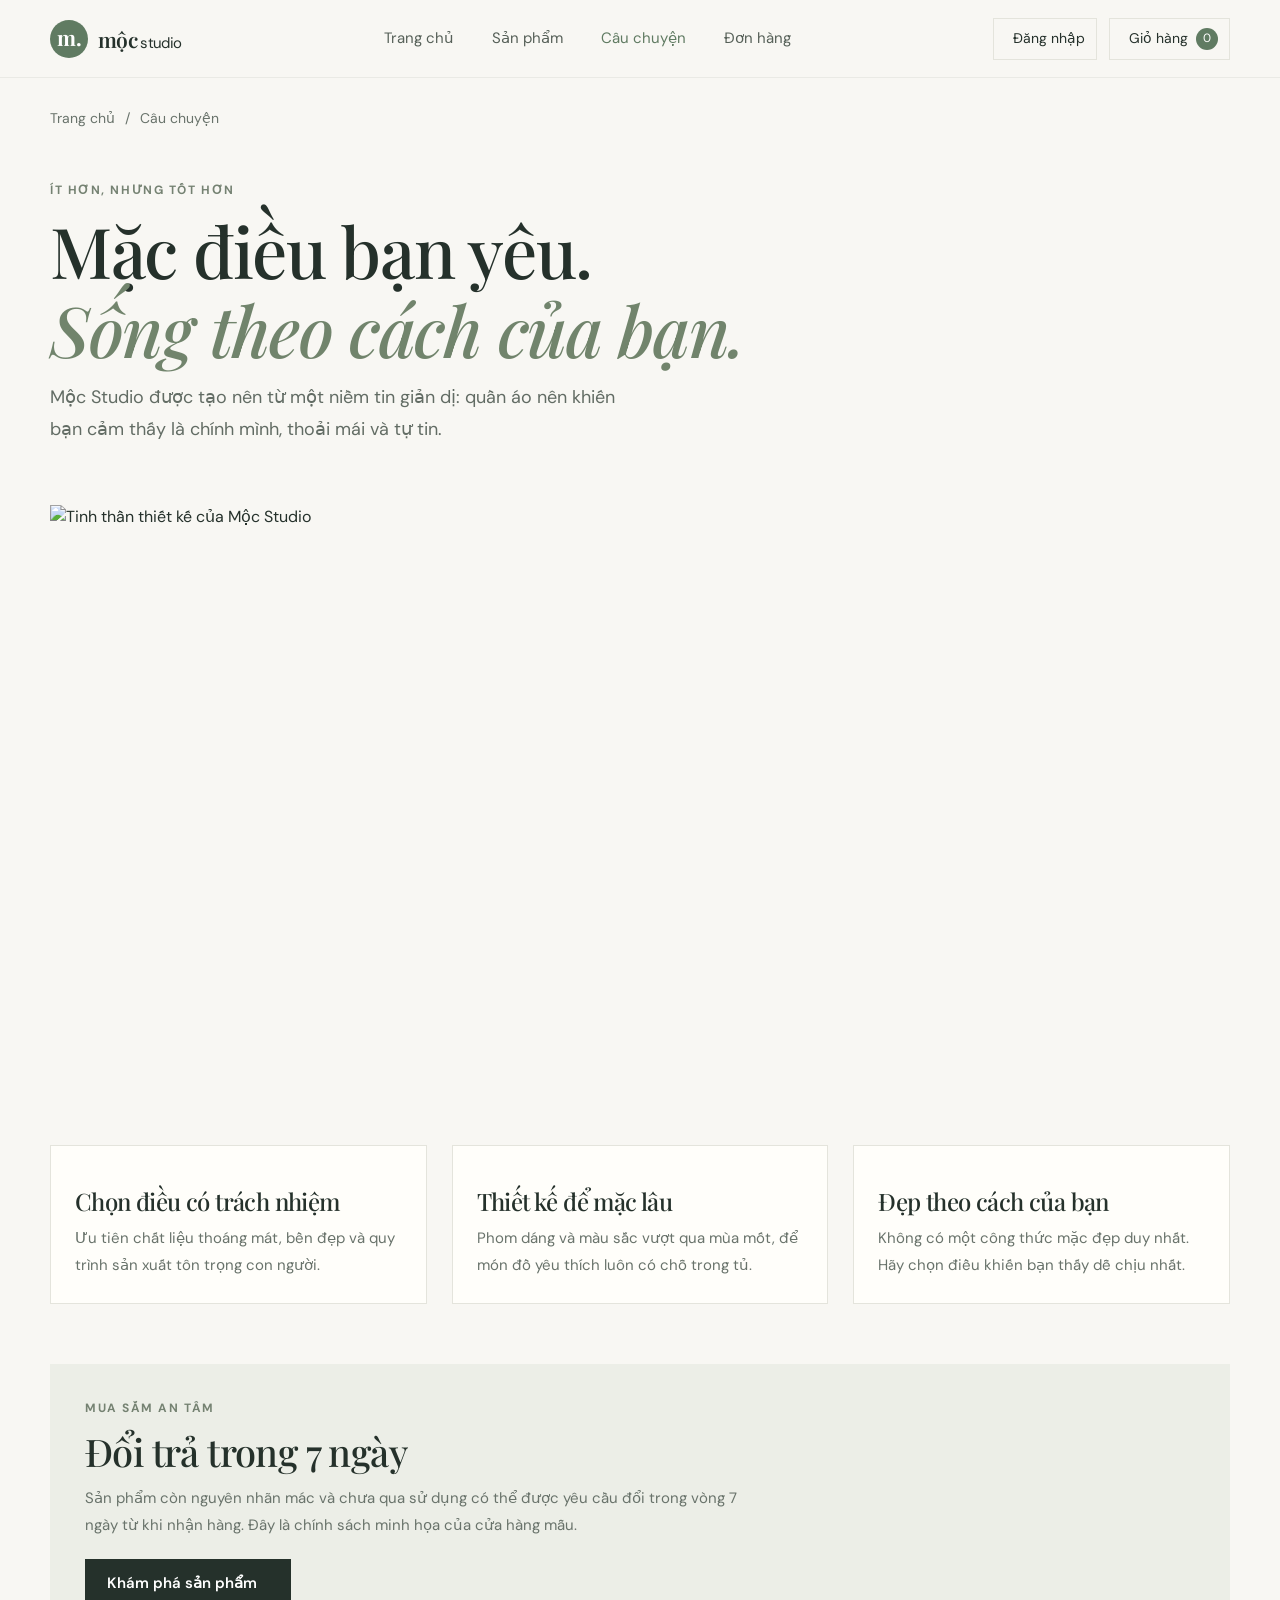
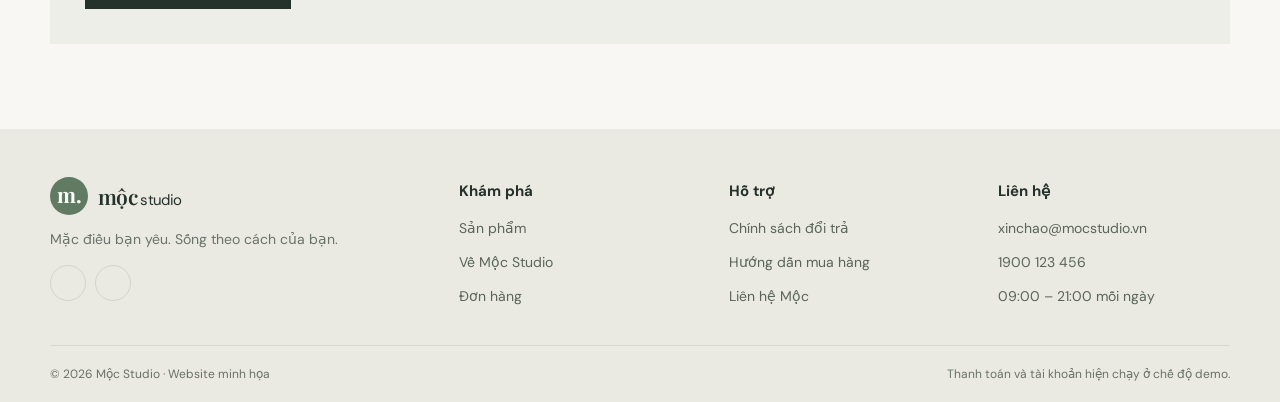
==== about.html @ c6d2988d "Add Mộc Studio storefront" ====
<!doctype html>
<html lang="vi">

<head>
  <meta charset="utf-8">
  <meta name="viewport" content="width=device-width, initial-scale=1">
  <title>Câu chuyện của Mộc — Mộc Studio</title>
  <link rel="preconnect" href="https://fonts.googleapis.com">
  <link
    href="https://fonts.googleapis.com/css2?family=DM+Sans:wght@400;500;600;700&family=Playfair+Display:wght@500;600;700&display=swap"
    rel="stylesheet">
  <link rel="stylesheet" href="styles.css">
  <script src="https://unpkg.com/lucide@latest" defer></script>
  <script src="js/data.js" defer></script>
  <script src="js/auth.js" defer></script>
  <script src="js/ui.js" defer></script>
</head>

<body>
  <div id="site-header"></div>
  <main class="page-wrap page-main">
    <nav class="breadcrumbs"><a href="index.html">Trang chủ</a><span>/</span><span>Câu chuyện</span></nav>
    <section class="about-hero">
      <p class="eyebrow">ÍT HƠN, NHƯNG TỐT HƠN</p>
      <h1>Mặc điều bạn yêu.<br><em>Sống theo cách của bạn.</em></h1>
      <p class="lead">Mộc Studio được tạo nên từ một niềm tin giản dị: quần áo nên khiến bạn cảm thấy là chính mình,
        thoải mái và tự tin.</p>
    </section>
    <section class="about-image"><img
        src="https://images.unsplash.com/photo-1539109136881-3be0616acf4b?auto=format&fit=crop&w=1400&q=85"
        alt="Tinh thần thiết kế của Mộc Studio"></section>
    <section class="values-grid">
      <article><i data-lucide="leaf"></i>
        <h2>Chọn điều có trách nhiệm</h2>
        <p>Ưu tiên chất liệu thoáng mát, bền đẹp và quy trình sản xuất tôn trọng con người.</p>
      </article>
      <article><i data-lucide="heart"></i>
        <h2>Thiết kế để mặc lâu</h2>
        <p>Phom dáng và màu sắc vượt qua mùa mốt, để món đồ yêu thích luôn có chỗ trong tủ.</p>
      </article>
      <article><i data-lucide="sparkles"></i>
        <h2>Đẹp theo cách của bạn</h2>
        <p>Không có một công thức mặc đẹp duy nhất. Hãy chọn điều khiến bạn thấy dễ chịu nhất.</p>
      </article>
    </section>
    <section class="policy-box">
      <p class="eyebrow">MUA SẮM AN TÂM</p>
      <h2>Đổi trả trong 7 ngày</h2>
      <p>Sản phẩm còn nguyên nhãn mác và chưa qua sử dụng có thể được yêu cầu đổi trong vòng 7 ngày từ khi nhận hàng.
        Đây là chính sách minh họa của cửa hàng mẫu.</p><a class="button button-dark" href="products.html">Khám phá sản
        phẩm <i data-lucide="arrow-right"></i></a>
    </section>
  </main>
  <div id="site-footer"></div>
  <div id="toast" class="toast" role="status" aria-live="polite"></div>
</body>

</html>
---- styles.css ----
:root {
  --ink: #25312b;
  --muted: #69736b;
  --paper: #f8f7f3;
  --white: #fff;
  --green: #607b62;
  --line: #e4e4dc;
  --serif: "Playfair Display", Georgia, serif;
  --sans: "DM Sans", Arial, sans-serif;
  --content: 1180px;
}

* {
  box-sizing: border-box;
}

html {
  scroll-behavior: smooth;
  scroll-padding-top: 100px;
}

body {
  margin: 0;
  color: var(--ink);
  background: var(--paper);
  font: 16px/1.55 var(--sans);
  -webkit-font-smoothing: antialiased;
}

button,
input,
select,
textarea {
  font: inherit;
}

button,
a {
  -webkit-tap-highlight-color: transparent;
}

button:focus-visible,
a:focus-visible,
input:focus-visible,
select:focus-visible,
textarea:focus-visible {
  outline: 3px solid #82957a;
  outline-offset: 3px;
}

a {
  color: inherit;
  text-decoration: none;
}

button {
  color: inherit;
}

img {
  max-width: 100%;
}

h1,
h2,
h3,
p {
  margin-top: 0;
}

h1,
h2 {
  line-height: 1.2;
}

h1 {
  margin-bottom: 14px;
  font: 500 clamp(38px, 5.3vw, 64px)/1.12 var(--serif);
  letter-spacing: -1.3px;
}

h2 {
  font: 500 clamp(28px, 3vw, 38px)/1.2 var(--serif);
  letter-spacing: -.6px;
}

h1 em,
h2 em {
  color: #71846c;
  font-weight: 500;
}

.page-wrap {
  width: min(var(--content), 100% - 64px);
  margin-inline: auto;
}

.page-main {
  min-height: 55vh;
  padding-top: 30px;
  padding-bottom: 85px;
}

.announcement {
  padding: 9px 20px;
  background: #667e68;
  color: white;
  text-align: center;
  font-size: 13px;
  letter-spacing: .035em;
}

.site-header {
  position: sticky;
  top: 0;
  z-index: 20;
  height: 78px;
  padding: 0 max(32px, calc((100vw - var(--content))/2));
  display: flex;
  align-items: center;
  justify-content: space-between;
  gap: 25px;
  border-bottom: 1px solid #25312b10;
  background: #f8f7f3f5;
  backdrop-filter: blur(12px);
}

.brand {
  display: inline-flex;
  flex: 0 0 auto;
  align-items: center;
  gap: 10px;
}

.brand-mark {
  width: 38px;
  height: 38px;
  display: grid;
  place-items: center;
  border-radius: 50%;
  background: var(--green);
  color: white;
  font: 700 21px var(--serif);
  padding-bottom: 4px;
}

.brand-name {
  font: 600 21px var(--serif);
  letter-spacing: -.6px;
}

.brand-name span {
  margin-left: 3px;
  font: 400 15px var(--sans);
}

.main-nav {
  display: flex;
  align-items: center;
  gap: clamp(18px, 3vw, 38px);
}

.nav-link {
  padding: 8px 0;
  color: #566058;
  font-size: 15px;
  transition: color .2s;
}

.nav-link:hover,
.nav-link.active {
  color: var(--green);
}

.header-actions {
  display: flex;
  align-items: center;
  gap: 12px;
}

.header-account,
.header-cart,
.mobile-menu-button {
  min-height: 42px;
  display: inline-flex;
  align-items: center;
  justify-content: center;
  gap: 8px;
  padding: 0 11px;
  border: 1px solid var(--line);
  background: transparent;
  cursor: pointer;
  font-size: 14px;
}

.header-account:hover,
.header-cart:hover,
.mobile-menu-button:hover {
  background: white;
}

.header-account svg,
.header-cart svg,
.mobile-menu-button svg {
  width: 18px;
  height: 18px;
}

.cart-count {
  min-width: 22px;
  height: 22px;
  display: inline-grid;
  place-items: center;
  padding: 0 5px;
  border-radius: 20px;
  background: var(--green);
  color: white;
  font-size: 12px;
}

.mobile-menu-button {
  display: none;
}

.site-footer {
  padding: 48px 0 0;
  background: #eae9e2;
}

.footer-main {
  display: grid;
  grid-template-columns: 1.6fr 1fr 1fr 1fr;
  gap: 38px;
  padding-bottom: 38px;
}

.footer-brand p {
  margin: 14px 0;
  color: var(--muted);
  font-size: 14px;
}

.footer-socials {
  display: flex;
  gap: 9px;
}

.footer-socials a {
  width: 36px;
  height: 36px;
  display: grid;
  place-items: center;
  border: 1px solid #d2d4ca;
  border-radius: 50%;
}

.footer-socials svg {
  width: 17px;
}

.footer-column {
  display: grid;
  align-content: start;
  justify-items: start;
  gap: 12px;
  color: #59645b;
  font-size: 14px;
}

.footer-column strong {
  margin: 3px 0;
  color: var(--ink);
  font-size: 15px;
}

.footer-column a:hover {
  color: var(--green);
}

.footer-bottom {
  min-height: 57px;
  display: flex;
  align-items: center;
  justify-content: space-between;
  gap: 15px;
  border-top: 1px solid #d6d7ce;
  color: #697169;
  font-size: 12px;
}

.eyebrow {
  margin-bottom: 12px;
  color: #758272;
  font-size: 12px;
  font-weight: 700;
  letter-spacing: .13em;
}

.lead {
  max-width: 600px;
  color: #626c64;
  font-size: 18px;
  line-height: 1.75;
}

.button {
  min-height: 50px;
  display: inline-flex;
  align-items: center;
  justify-content: center;
  gap: 12px;
  padding: 0 21px;
  border: 1px solid transparent;
  cursor: pointer;
  font-size: 15px;
  font-weight: 600;
  transition: transform .2s, background .2s, border-color .2s;
}

.button:hover {
  transform: translateY(-2px);
}

.button svg {
  width: 18px;
  height: 18px;
}

.button-dark {
  background: var(--ink);
  color: white;
}

.button-dark:hover {
  background: #3e5944;
}

.button-outline {
  border-color: #cdd0c5;
  background: transparent;
  color: var(--ink);
}

.button-outline:hover {
  border-color: var(--green);
  background: white;
}

.full-width {
  width: 100%;
}

.hero {
  min-height: 555px;
  display: grid;
  grid-template-columns: .9fr 1.1fr;
  align-items: center;
  gap: 48px;
  padding-top: 48px;
  padding-bottom: 48px;
}

.hero-copy {
  padding-left: clamp(0px, 4vw, 45px);
}

.hero h1 {
  margin: 18px 0;
  font-size: clamp(59px, 7vw, 88px);
  letter-spacing: -3px;
}

.hero-copy>.lead {
  max-width: 430px;
  margin-bottom: 27px;
  font-size: 17px;
}

.hero-photo {
  height: 480px;
  position: relative;
}

.hero-photo>img {
  width: 100%;
  height: 100%;
  object-fit: cover;
}

.photo-note {
  position: absolute;
  top: 32px;
  right: -15px;
  width: 105px;
  height: 105px;
  display: grid;
  place-content: center;
  border-radius: 50%;
  background: var(--paper);
  font-size: 12px;
  line-height: 1.45;
  transform: rotate(8deg);
}

.hero-proof {
  display: flex;
  align-items: center;
  gap: 8px;
  margin-top: 32px;
  color: var(--muted);
  font-size: 14px;
}

.hero-proof span:first-child {
  color: #b58d49;
  letter-spacing: 2px;
}

.hero-proof strong {
  color: var(--ink);
}

.benefits {
  min-height: 104px;
  display: grid;
  grid-template-columns: repeat(3, 1fr);
  border-top: 1px solid var(--line);
  border-bottom: 1px solid var(--line);
}

.benefits>div {
  display: flex;
  align-items: center;
  justify-content: center;
  gap: 15px;
  border-right: 1px solid var(--line);
}

.benefits>div:last-child {
  border: 0;
}

.benefits svg {
  width: 25px;
  height: 25px;
  color: var(--green);
}

.benefits span {
  display: grid;
  gap: 3px;
}

.benefits strong {
  font-size: 14px;
}

.benefits small {
  color: var(--muted);
  font-size: 13px;
}

.section-space {
  padding-top: 80px;
  padding-bottom: 80px;
}

.section-head {
  display: flex;
  align-items: end;
  justify-content: space-between;
  gap: 20px;
  margin-bottom: 27px;
}

.section-head h2 {
  margin-bottom: 0;
}

.text-link {
  display: inline-flex;
  align-items: center;
  gap: 7px;
  border-bottom: 1px solid #9da795;
  padding-bottom: 4px;
  font-size: 14px;
  font-weight: 600;
  white-space: nowrap;
}

.text-link svg {
  width: 16px;
}

.category-grid {
  display: grid;
  grid-template-columns: repeat(4, minmax(0, 1fr));
  gap: 16px;
}

.category-card {
  height: clamp(220px, 27vw, 330px);
  position: relative;
  overflow: hidden;
  background: #e3e1d8;
}

.category-card::after {
  position: absolute;
  inset: 35% 0 0;
  background: linear-gradient(transparent, #101a1580);
  content: "";
}

.category-card img {
  width: 100%;
  height: 100%;
  object-fit: cover;
  transition: transform .4s;
}

.category-card:hover img {
  transform: scale(1.04);
}

.category-card>span {
  position: absolute;
  z-index: 1;
  right: 18px;
  bottom: 18px;
  left: 18px;
  display: flex;
  justify-content: space-between;
  align-items: center;
  color: white;
  font: 500 27px var(--serif);
}

.category-card svg {
  width: 19px;
}

.muted-section {
  background: #f0efe9;
}

.product-grid {
  display: grid;
  grid-template-columns: repeat(4, minmax(0, 1fr));
  gap: 24px 18px;
}

.product-card {
  min-width: 0;
  animation: rise-in .3s ease both;
}

@keyframes rise-in {
  from {
    opacity: 0;
    transform: translateY(8px);
  }

  to {
    opacity: 1;
    transform: translateY(0);
  }
}

.product-image-wrap {
  position: relative;
  overflow: hidden;
  aspect-ratio: .79;
  background: #e6e4dc;
}

.product-image-wrap>img {
  width: 100%;
  height: 100%;
  display: block;
  object-fit: cover;
  transition: transform .4s;
}

.product-card:hover .product-image-wrap>img {
  transform: scale(1.035);
}

.product-badge {
  position: absolute;
  top: 12px;
  left: 12px;
  padding: 6px 9px;
  background: #f8f7f0ed;
  color: #536a53;
  font-size: 11px;
  font-weight: 600;
}

.wishlist-button {
  position: absolute;
  top: 10px;
  right: 10px;
  width: 39px;
  height: 39px;
  display: grid;
  place-items: center;
  border: 0;
  border-radius: 50%;
  background: #f8f7f0ed;
  cursor: pointer;
}

.wishlist-button svg {
  width: 19px;
}

.wishlist-button.is-liked {
  color: #bf6f65;
}

.wishlist-button.is-liked svg {
  fill: #bf6f65;
}

.quick-add {
  position: absolute;
  right: 10px;
  bottom: 10px;
  left: 10px;
  min-height: 43px;
  display: flex;
  align-items: center;
  justify-content: center;
  gap: 8px;
  border: 0;
  background: #fffef4ed;
  cursor: pointer;
  font-size: 14px;
  font-weight: 600;
  transition: background .2s;
}

.quick-add:hover {
  background: white;
}

.quick-add svg {
  width: 18px;
}

.product-info {
  padding: 12px 2px 0;
}

.product-name {
  margin-bottom: 7px;
  font-size: 15px;
  font-weight: 500;
  line-height: 1.4;
}

.product-meta {
  display: flex;
  flex-wrap: wrap;
  align-items: center;
  justify-content: space-between;
  gap: 7px;
}

.product-price {
  font-size: 15px;
  font-weight: 700;
}

.product-old-price {
  margin-left: 7px;
  color: #7f857e;
  font-size: 13px;
  text-decoration: line-through;
  font-weight: 400;
}

.product-rating {
  display: inline-flex;
  align-items: center;
  gap: 4px;
  color: #687168;
  font-size: 13px;
}

.product-rating svg {
  width: 15px;
  height: 15px;
  fill: #b58d49;
  color: #b58d49;
}

.hero-proof,
.hero-photo,
.story-strip>img {
  animation: appear .5s ease both;
}

@keyframes appear {
  from {
    opacity: 0;
  }

  to {
    opacity: 1;
  }
}

.story-strip {
  display: grid;
  grid-template-columns: 1fr 1fr;
  align-items: center;
  gap: clamp(35px, 8vw, 100px);
  padding-top: 85px;
  padding-bottom: 85px;
}

.story-strip>img {
  width: 100%;
  height: 430px;
  object-fit: cover;
}

.story-strip h2 {
  margin-bottom: 18px;
  font-size: clamp(33px, 4vw, 48px);
}

.story-strip p:not(.eyebrow) {
  max-width: 480px;
  margin-bottom: 23px;
  color: var(--muted);
  font-size: 16px;
  line-height: 1.8;
}

.breadcrumbs {
  display: flex;
  align-items: center;
  gap: 10px;
  margin: 0 0 29px;
  color: var(--muted);
  font-size: 14px;
}

.breadcrumbs a:hover {
  color: var(--green);
}

.page-title-row {
  margin-bottom: 32px;
}

.page-title-row h1 {
  margin-bottom: 9px;
}

.page-title-row .lead {
  margin-bottom: 0;
}

.catalog-tools {
  display: flex;
  align-items: center;
  justify-content: space-between;
  gap: 20px;
  padding: 16px 0;
  border-top: 1px solid var(--line);
  border-bottom: 1px solid var(--line);
}

.search-field {
  width: min(520px, 65%);
  min-height: 49px;
  display: flex;
  align-items: center;
  gap: 10px;
  padding: 0 13px;
  border: 1px solid #dfe0d8;
  background: white;
}

.search-field>svg {
  width: 20px;
  color: #778076;
}

.search-field input {
  width: 100%;
  height: 46px;
  border: 0;
  outline: 0;
  background: transparent;
  font-size: 15px;
}

.search-field button {
  border: 0;
  background: transparent;
  cursor: pointer;
}

.search-field button svg {
  width: 19px;
}

.sort-control {
  display: flex;
  align-items: center;
  gap: 8px;
  color: #5f695f;
  font-size: 14px;
  white-space: nowrap;
}

.sort-control select {
  min-height: 42px;
  padding: 0 8px;
  border: 1px solid var(--line);
  background: var(--paper);
  color: var(--ink);
}

.catalog-layout {
  display: grid;
  grid-template-columns: 220px 1fr;
  gap: 34px;
  padding-top: 25px;
}

.filters {
  align-self: start;
  padding: 18px;
  border: 1px solid var(--line);
  background: #fffefa;
}

.filters h2 {
  margin: 0 0 19px;
  font: 500 23px var(--serif);
}

.filter-title {
  margin: 18px 0 9px;
  font-size: 15px;
  font-weight: 700;
}

.category-filters {
  display: grid;
  gap: 3px;
}

.category-filter {
  min-height: 39px;
  display: flex;
  justify-content: space-between;
  align-items: center;
  padding: 0 8px;
  border: 0;
  background: transparent;
  text-align: left;
  cursor: pointer;
  font-size: 14px;
}

.category-filter.active {
  background: #edf0e9;
  color: #425e45;
  font-weight: 700;
}

.price-filter {
  display: grid;
  gap: 6px;
  margin: 10px 0;
  color: var(--muted);
  font-size: 13px;
}

.price-filter input {
  width: 100%;
  min-height: 40px;
  padding: 0 9px;
  border: 1px solid var(--line);
  background: white;
}

.filter-reset {
  width: 100%;
  min-height: 42px;
  margin-top: 15px;
  font-size: 14px;
}

.catalog-results {
  min-width: 0;
}

.results-summary {
  min-height: 35px;
  display: flex;
  justify-content: space-between;
  gap: 12px;
  color: var(--muted);
  font-size: 14px;
}

.results-summary #search-hint {
  text-align: right;
}

.catalog-results .product-grid {
  grid-template-columns: repeat(3, minmax(0, 1fr));
  gap: 24px 16px;
}

.empty-state {
  padding: 70px 20px;
  text-align: center;
}

.empty-state>svg {
  width: 40px;
  height: 40px;
  color: #71846c;
}

.empty-state h2 {
  margin: 15px 0 9px;
  font-size: 27px;
}

.empty-state p {
  color: var(--muted);
  font-size: 15px;
}

.empty-state .button {
  margin-top: 10px;
}

.account-page {
  min-height: 70vh;
  display: grid;
  place-items: center;
  padding-top: 55px;
  padding-bottom: 70px;
}

.account-card {
  width: min(520px, 100%);
  padding: clamp(24px, 6vw, 45px);
  border: 1px solid var(--line);
  background: #fffefa;
  box-shadow: 0 14px 45px #252b200a;
}

.account-card h1 {
  font-size: clamp(34px, 5vw, 46px);
}

.account-intro {
  margin-bottom: 23px;
  color: var(--muted);
  font-size: 16px;
}

.auth-tabs {
  display: grid;
  grid-template-columns: 1fr 1fr;
  border-bottom: 1px solid var(--line);
}

.auth-tab {
  padding: 12px;
  border: 0;
  border-bottom: 2px solid transparent;
  background: transparent;
  color: var(--muted);
  cursor: pointer;
  font-size: 15px;
}

.auth-tab.active {
  border-bottom-color: var(--green);
  color: var(--ink);
  font-weight: 700;
}

.account-form {
  display: grid;
  gap: 15px;
  padding-top: 19px;
}

.account-form label,
.checkout-fields label {
  display: grid;
  gap: 7px;
  font-size: 14px;
  font-weight: 600;
}

.account-form input,
.checkout-fields input,
.checkout-fields textarea {
  width: 100%;
  min-height: 48px;
  padding: 10px 12px;
  border: 1px solid #dfe0d8;
  outline: 0;
  background: white;
  font-size: 15px;
}

.account-form input:focus,
.checkout-fields input:focus,
.checkout-fields textarea:focus {
  border-color: var(--green);
}

.account-form>.button {
  width: 100%;
  margin-top: 3px;
}

.form-message {
  min-height: 22px;
  margin: 0;
  color: #a73f36;
  font-size: 14px;
}

.form-message.success {
  color: #466c48;
}

.field-hint {
  color: var(--muted);
  font-size: 12px;
  font-weight: 400;
}

.demo-notice {
  display: flex;
  align-items: flex-start;
  gap: 9px;
  margin: 20px 0 0;
  padding: 12px;
  background: #eff1eb;
  color: #596b56;
  font-size: 13px;
  line-height: 1.6;
}

.demo-notice svg {
  width: 17px;
  height: 17px;
  flex: 0 0 auto;
}

.profile-links {
  display: grid;
  gap: 12px;
}

.profile-links .button {
  width: 100%;
}

.cart-layout {
  display: grid;
  grid-template-columns: 1fr 340px;
  align-items: start;
  gap: 35px;
  margin-top: 25px;
}

.cart-line {
  display: grid;
  grid-template-columns: 110px 1fr auto;
  gap: 18px;
  padding: 18px 0;
  border-bottom: 1px solid var(--line);
}

.cart-line>img {
  width: 110px;
  height: 130px;
  object-fit: cover;
  background: #e7e5de;
}

.cart-line-info {
  display: flex;
  flex-direction: column;
  align-items: flex-start;
  gap: 9px;
}

.cart-line-info strong {
  font-size: 16px;
}

.cart-line-info>span {
  color: var(--muted);
  font-size: 14px;
}

.quantity-control {
  display: flex;
  align-items: center;
  border: 1px solid var(--line);
}

.quantity-control button {
  width: 39px;
  height: 38px;
  border: 0;
  background: transparent;
  cursor: pointer;
  font-size: 20px;
}

.quantity-control span {
  min-width: 31px;
  text-align: center;
}

.remove-item {
  align-self: start;
  padding: 7px;
  border: 0;
  background: transparent;
  color: #69736b;
  cursor: pointer;
}

.remove-item svg {
  width: 19px;
  height: 19px;
}

.cart-line-total {
  align-self: start;
  white-space: nowrap;
  font-size: 15px;
  font-weight: 700;
}

.order-summary {
  position: sticky;
  top: 100px;
  padding: 22px;
  border: 1px solid var(--line);
  background: #fffefa;
}

.order-summary h2 {
  margin: 0 0 19px;
  font-size: 25px;
}

.summary-row {
  display: flex;
  justify-content: space-between;
  gap: 15px;
  padding: 10px 0;
  color: #58635a;
  font-size: 15px;
}

.summary-row strong {
  color: var(--ink);
}

.summary-total {
  margin-top: 4px;
  padding-top: 16px;
  border-top: 1px solid var(--line);
  color: var(--ink);
  font-weight: 700;
}

.summary-total strong {
  font-size: 18px;
}

.shipping-progress {
  margin: 10px 0 15px;
  padding: 11px;
  background: #eef0e9;
  color: #53694f;
  font-size: 13px;
  line-height: 1.5;
}

.continue-link {
  display: block;
  margin-top: 16px;
  text-align: center;
  color: #576759;
  font-size: 14px;
}

.secure-note {
  display: flex;
  align-items: center;
  justify-content: center;
  gap: 7px;
  margin: 17px 0 0;
  color: var(--muted);
  text-align: center;
  font-size: 12px;
}

.secure-note svg {
  width: 17px;
}

.cart-empty {
  display: grid;
  justify-items: center;
  gap: 13px;
  padding: 65px 15px;
  border: 1px dashed #cfd2c8;
  text-align: center;
}

.cart-empty svg {
  width: 42px;
  height: 42px;
  color: var(--green);
}

.cart-empty h2 {
  margin: 0;
  font-size: 27px;
}

.cart-empty p {
  margin: 0;
  color: var(--muted);
  font-size: 15px;
}

.checkout-layout {
  display: grid;
  grid-template-columns: 1fr 370px;
  align-items: start;
  gap: 35px;
  margin-top: 25px;
}

.checkout-fields {
  padding: 24px;
  border: 1px solid var(--line);
  background: #fffefa;
}

.checkout-fields h2 {
  margin: 0 0 19px;
  font-size: 26px;
}

.form-grid {
  display: grid;
  grid-template-columns: 1fr 1fr;
  gap: 15px;
}

.wide-field {
  grid-column: 1 / -1;
}

.checkout-fields textarea {
  min-height: 90px;
  resize: vertical;
}

.payment-heading {
  margin-top: 29px !important;
}

.payment-option {
  display: flex !important;
  grid-template-columns: auto 1fr auto;
  align-items: center;
  gap: 13px !important;
  min-height: 75px;
  margin: 10px 0;
  padding: 13px;
  border: 1px solid var(--line);
  background: white;
  cursor: pointer;
}

.payment-option:has(input:checked) {
  border-color: var(--green);
  background: #f5f7f1;
}

.payment-option input {
  width: 18px;
  min-height: 18px;
  accent-color: var(--green);
}

.payment-option span {
  display: grid;
  gap: 4px;
}

.payment-option strong {
  font-size: 14px;
}

.payment-option small {
  color: var(--muted);
  font-size: 13px;
  font-weight: 400;
}

.payment-option>svg {
  width: 21px;
  color: var(--green);
}

.payment-demo-note {
  margin: 12px 0;
  padding: 13px;
  background: #f4edda;
  color: #705923;
  font-size: 14px;
}

.checkout-items {
  display: grid;
  gap: 11px;
  margin-bottom: 12px;
}

.checkout-item {
  display: flex;
  justify-content: space-between;
  gap: 10px;
  color: #58635a;
  font-size: 14px;
}

.checkout-item strong {
  color: var(--ink);
  white-space: nowrap;
}

.orders-list {
  display: grid;
  gap: 16px;
  margin-top: 28px;
}

.order-card {
  padding: 22px;
  border: 1px solid var(--line);
  background: #fffefa;
}

.order-card-head {
  display: flex;
  justify-content: space-between;
  gap: 15px;
  padding-bottom: 14px;
  border-bottom: 1px solid var(--line);
}

.order-card-head strong {
  font-size: 16px;
}

.order-card-head span,
.order-meta {
  color: var(--muted);
  font-size: 14px;
}

.mock-payment {
  display: flex;
  align-items: center;
  gap: 18px;
  margin: 15px 0;
  padding: 15px;
  border: 1px dashed #c9cec1;
  background: #f4f5ef;
}

.mock-qr {
  width: 112px;
  height: 112px;
  flex: 0 0 112px;
  display: grid;
  place-items: center;
  background: white;
  color: #68736a;
  text-align: center;
  font-size: 12px;
}

.mock-qr img,
.mock-qr canvas {
  display: block;
  max-width: 100%;
}

.mock-payment strong {
  font-size: 14px;
}

.mock-payment p {
  margin: 6px 0 9px;
  color: #626c64;
  font-size: 13px;
  line-height: 1.5;
}

.copy-order-button {
  min-height: 36px;
  padding: 0 10px;
  border: 1px solid #cdd0c5;
  background: transparent;
  cursor: pointer;
  font-size: 13px;
}

.copy-order-button:hover {
  background: white;
}

.order-status {
  align-self: flex-start;
  padding: 6px 10px;
  background: #eef0e9;
  color: #53694f;
  font-size: 13px;
}

.order-products {
  display: grid;
  gap: 10px;
  padding: 15px 0;
}

.order-product {
  display: flex;
  align-items: center;
  justify-content: space-between;
  gap: 15px;
  font-size: 14px;
}

.order-product span:last-child {
  white-space: nowrap;
  font-weight: 600;
}

.order-bottom {
  display: flex;
  align-items: center;
  justify-content: space-between;
  gap: 15px;
  padding-top: 13px;
  border-top: 1px solid var(--line);
}

.order-bottom strong {
  font-size: 16px;
}

.order-bottom button {
  min-height: 39px;
  font-size: 13px;
}

.empty-state-card {
  padding: 50px 20px;
  border: 1px dashed #cfd2c8;
  text-align: center;
}

.empty-state-card p {
  color: var(--muted);
  font-size: 15px;
}

.about-hero {
  max-width: 850px;
  padding: 22px 0 42px;
}

.about-hero h1 {
  font-size: clamp(42px, 6vw, 70px);
}

.about-image {
  height: clamp(270px, 48vw, 580px);
  overflow: hidden;
}

.about-image img {
  width: 100%;
  height: 100%;
  object-fit: cover;
}

.values-grid {
  display: grid;
  grid-template-columns: repeat(3, 1fr);
  gap: 25px;
  padding: 60px 0;
}

.values-grid article {
  padding: 24px;
  border: 1px solid var(--line);
  background: #fffefa;
}

.values-grid svg {
  width: 27px;
  height: 27px;
  color: var(--green);
}

.values-grid h2 {
  margin: 17px 0 9px;
  font-size: 24px;
}

.values-grid p,
.policy-box>p:not(.eyebrow) {
  margin: 0;
  color: var(--muted);
  font-size: 15px;
  line-height: 1.8;
}

.policy-box {
  padding: 35px;
  background: #eceee7;
}

.policy-box h2 {
  margin-bottom: 10px;
}

.policy-box>p:not(.eyebrow) {
  max-width: 680px;
  margin-bottom: 20px;
}

.toast {
  position: fixed;
  z-index: 60;
  right: 24px;
  bottom: 24px;
  max-width: min(460px, calc(100% - 36px));
  padding: 15px 19px;
  background: var(--ink);
  color: white;
  box-shadow: 0 8px 25px #0002;
  font-size: 14px;
  opacity: 0;
  transform: translateY(15px);
  pointer-events: none;
  transition: .25s;
}

.toast.is-visible {
  opacity: 1;
  transform: translateY(0);
}

.toast-error {
  background: #833f36;
}

.page-loader {
  position: fixed;
  z-index: 100;
  inset: 0;
  display: flex;
  flex-direction: column;
  align-items: center;
  justify-content: center;
  gap: 15px;
  background: var(--paper);
  color: #788176;
  font-size: 11px;
  letter-spacing: .12em;
  transition: opacity .35s, visibility .35s;
}

.page-loader.is-hidden {
  opacity: 0;
  visibility: hidden;
}

.loader-track {
  width: 120px;
  height: 3px;
  overflow: hidden;
  background: #dfe1d8;
}

.loader-track i {
  width: 35%;
  height: 100%;
  display: block;
  background: var(--green);
  animation: loader-progress 1s ease-in-out infinite;
}

@keyframes loader-progress {
  from {
    transform: translateX(-110%);
  }

  to {
    transform: translateX(310%);
  }
}

.page-loader {
  position: fixed;
  z-index: 100;
  inset: 0;
  display: grid;
  place-items: center;
  background: var(--paper);
  transition: opacity .35s, visibility .35s;
}

.page-loader.is-hidden {
  opacity: 0;
  visibility: hidden;
}

[hidden] {
  display: none !important;
}

body.no-scroll {
  overflow: hidden;
}

@media (max-width: 1000px) {
  .site-header {
    padding-inline: 25px;
    gap: 15px;
  }

  .main-nav {
    gap: 18px;
  }

  .nav-link {
    font-size: 14px;
  }

  .header-account>span {
    display: none;
  }

  .catalog-results .product-grid {
    grid-template-columns: repeat(2, minmax(0, 1fr));
  }

  .checkout-layout {
    grid-template-columns: minmax(0, 1fr) 320px;
    gap: 20px;
  }
}

@media (max-width: 720px) {
  body {
    font-size: 16px;
  }

  .page-wrap {
    width: min(100% - 36px, var(--content));
  }

  .announcement {
    padding: 8px 12px;
    font-size: 12px;
  }

  .site-header {
    height: 68px;
    padding: 0 18px;
  }

  .brand {
    gap: 7px;
  }

  .brand-mark {
    width: 34px;
    height: 34px;
    font-size: 19px;
  }

  .brand-name {
    font-size: 19px;
  }

  .brand-name span {
    font-size: 13px;
  }

  .mobile-menu-button {
    width: 40px;
    height: 40px;
    display: inline-flex;
    padding: 0;
  }

  .main-nav {
    position: absolute;
    top: 67px;
    right: 0;
    left: 0;
    display: none;
    align-items: stretch;
    gap: 0;
    padding: 9px 18px 15px;
    border-bottom: 1px solid var(--line);
    background: var(--paper);
    box-shadow: 0 12px 22px #202b2012;
  }

  .main-nav.is-open {
    display: flex;
    flex-direction: column;
  }

  .nav-link {
    padding: 13px 4px;
    border-bottom: 1px solid var(--line);
    font-size: 16px;
  }

  .header-actions {
    gap: 7px;
  }

  .header-account,
  .header-cart {
    width: 41px;
    min-height: 41px;
    padding: 0;
  }

  .header-account>span,
  .header-cart>span:not(.cart-count) {
    display: none;
  }

  .page-main {
    padding-top: 23px;
    padding-bottom: 60px;
  }

  .hero {
    min-height: 0;
    grid-template-columns: 1fr;
    gap: 25px;
    padding-top: 40px;
    padding-bottom: 35px;
  }

  .hero-copy {
    padding: 0;
  }

  .hero h1 {
    margin: 14px 0;
    font-size: clamp(58px, 15vw, 78px);
  }

  .hero-copy>.lead {
    font-size: 16px;
  }

  .hero-photo {
    height: 95vw;
    max-height: 490px;
  }

  .benefits {
    grid-template-columns: 1fr;
    padding: 8px 0;
  }

  .benefits>div {
    min-height: 70px;
    justify-content: flex-start;
    padding-left: 10%;
    border-right: 0;
    border-bottom: 1px solid var(--line);
  }

  .benefits>div:last-child {
    border-bottom: 0;
  }

  .section-space {
    padding-top: 55px;
    padding-bottom: 55px;
  }

  .section-head {
    align-items: flex-start;
  }

  .section-head h2 {
    font-size: 29px;
  }

  .section-head>.text-link {
    margin-top: 23px;
    font-size: 13px;
  }

  .category-grid {
    grid-template-columns: repeat(2, minmax(0, 1fr));
    gap: 11px;
  }

  .category-card {
    height: 58vw;
    max-height: 300px;
  }

  .category-card>span {
    right: 12px;
    bottom: 13px;
    left: 12px;
    font-size: 23px;
  }

  .product-grid {
    grid-template-columns: repeat(2, minmax(0, 1fr));
    gap: 22px 12px;
  }

  .product-name,
  .product-price {
    font-size: 14px;
  }

  .product-old-price,
  .product-rating {
    font-size: 12px;
  }

  .product-badge {
    top: 8px;
    left: 8px;
    padding: 5px 7px;
    font-size: 10px;
  }

  .wishlist-button {
    top: 7px;
    right: 7px;
    width: 35px;
    height: 35px;
  }

  .quick-add {
    right: 7px;
    bottom: 7px;
    left: 7px;
    min-height: 39px;
    font-size: 12px;
  }

  .story-strip {
    grid-template-columns: 1fr;
    gap: 25px;
    padding-top: 54px;
    padding-bottom: 54px;
  }

  .story-strip>img {
    height: 85vw;
    max-height: 430px;
  }

  .story-strip h2 {
    font-size: 34px;
  }

  .story-strip p:not(.eyebrow) {
    font-size: 15px;
  }

  .breadcrumbs {
    margin-bottom: 22px;
    font-size: 13px;
  }

  .page-title-row .lead,
  .lead {
    font-size: 16px;
  }

  .catalog-tools {
    align-items: stretch;
    flex-direction: column;
    gap: 11px;
  }

  .search-field {
    width: 100%;
  }

  .sort-control {
    justify-content: space-between;
  }

  .sort-control select {
    flex: 1;
  }

  .catalog-layout {
    grid-template-columns: 1fr;
    gap: 17px;
  }

  .filters {
    padding: 15px;
  }

  .filters h2 {
    margin-bottom: 7px;
    font-size: 21px;
  }

  .category-filters {
    grid-template-columns: repeat(3, 1fr);
  }

  .category-filter {
    justify-content: center;
    padding: 0 5px;
    font-size: 13px;
  }

  .price-filter {
    display: inline-grid;
    width: calc(50% - 7px);
    margin-right: 8px;
  }

  .catalog-results .product-grid {
    grid-template-columns: repeat(2, minmax(0, 1fr));
    gap: 22px 12px;
  }

  .results-summary {
    font-size: 13px;
  }

  .account-page {
    min-height: 68vh;
    padding-top: 32px;
    padding-bottom: 45px;
  }

  .account-card {
    padding: 25px 21px;
  }

  .account-intro {
    font-size: 15px;
  }

  .cart-layout,
  .checkout-layout {
    grid-template-columns: 1fr;
    gap: 22px;
  }

  .order-summary {
    position: static;
  }

  .cart-line {
    grid-template-columns: 82px 1fr auto;
    gap: 11px;
  }

  .cart-line>img {
    width: 82px;
    height: 105px;
  }

  .cart-line-info strong {
    font-size: 14px;
  }

  .cart-line-info>span {
    font-size: 13px;
  }

  .quantity-control button {
    width: 33px;
    height: 34px;
  }

  .cart-line-total {
    grid-column: 2 / -1;
    justify-self: end;
    font-size: 14px;
  }

  .checkout-fields {
    padding: 19px 15px;
  }

  .form-grid {
    grid-template-columns: 1fr;
  }

  .wide-field {
    grid-column: auto;
  }

  .checkout-fields h2 {
    font-size: 24px;
  }

  .order-card {
    padding: 16px;
  }

  .mock-payment {
    align-items: flex-start;
    flex-direction: column;
  }

  .order-card-head {
    flex-wrap: wrap;
  }

  .order-bottom {
    align-items: flex-start;
    flex-direction: column;
  }

  .values-grid {
    grid-template-columns: 1fr;
    gap: 12px;
    padding: 38px 0;
  }

  .policy-box {
    padding: 24px 18px;
  }

  .footer-main {
    grid-template-columns: 1fr 1fr;
    gap: 27px 18px;
  }

  .footer-brand {
    grid-column: 1 / -1;
  }

  .footer-column {
    font-size: 13px;
  }

  .footer-bottom {
    align-items: flex-start;
    justify-content: center;
    flex-direction: column;
    gap: 6px;
    padding: 13px 0;
    font-size: 11px;
  }

  .toast {
    right: 18px;
    bottom: 18px;
    font-size: 13px;
  }
}

@media (prefers-reduced-motion: reduce) {

  *,
  *::before,
  *::after {
    scroll-behavior: auto !important;
    animation-duration: .01ms !important;
    animation-iteration-count: 1 !important;
    transition-duration: .01ms !important;
  }
}

/* Admin dashboard */
.admin-main { width: min(1320px,100% - 64px); }
.admin-heading { display: flex; align-items: center; justify-content: space-between; gap: 24px; margin: 15px 0 25px; }
.admin-heading .lead { margin: 0; font-size: 16px; }
.admin-heading .lead strong { color: var(--ink); }
.admin-warning { display: flex; align-items: flex-start; gap: 12px; margin: 20px 0; padding: 15px 18px; border: 1px solid #e6d7ac; background: #f8f2df; color: #705923; font-size: 14px; line-height: 1.6; }
.admin-warning svg { width: 21px; height: 21px; flex: 0 0 auto; }
.admin-stats { display: grid; grid-template-columns: repeat(4,minmax(0,1fr)); gap: 15px; margin: 25px 0 32px; }
.admin-stats article { min-height: 110px; position: relative; display: grid; align-content: center; gap: 7px; padding: 17px 19px; border: 1px solid var(--line); background: #fffefa; }
.admin-stats article > span { color: var(--muted); font-size: 14px; }
.admin-stats article > strong { font: 600 25px var(--serif); }
.admin-stats article > svg { position: absolute; top: 17px; right: 17px; width: 21px; color: var(--green); }
.admin-tabs { display: flex; gap: 8px; border-bottom: 1px solid var(--line); }
.admin-tab { min-height: 49px; display: inline-flex; align-items: center; gap: 9px; padding: 0 17px; border: 0; border-bottom: 3px solid transparent; background: transparent; color: var(--muted); cursor: pointer; font-size: 15px; }
.admin-tab.active { border-bottom-color: var(--green); color: var(--ink); font-weight: 700; }
.admin-tab svg { width: 18px; height: 18px; }
.admin-panel { padding-top: 23px; }
.admin-section-head { display: flex; align-items: center; justify-content: space-between; gap: 18px; margin-bottom: 19px; }
.admin-section-head h2 { margin: 0 0 4px; font-size: 27px; }
.admin-section-head p { margin: 0; color: var(--muted); font-size: 14px; }
.admin-section-head .button { min-height: 44px; font-size: 14px; }
.admin-search { width: min(440px,100%); min-height: 45px; display: flex; align-items: center; gap: 10px; margin: 18px 0; padding: 0 12px; border: 1px solid var(--line); background: white; }
.admin-search svg { width: 19px; color: var(--muted); }
.admin-search input { width: 100%; min-height: 42px; border: 0; outline: 0; background: transparent; font-size: 14px; }
.admin-table-wrap { overflow-x: auto; border: 1px solid var(--line); background: #fffefa; }
.admin-table { width: 100%; border-collapse: collapse; text-align: left; }
.admin-table th, .admin-table td { padding: 13px 12px; border-bottom: 1px solid var(--line); font-size: 14px; white-space: nowrap; }
.admin-table th { background: #f0f0e9; color: #556156; font-size: 13px; font-weight: 700; }
.admin-table tbody tr:last-child td { border-bottom: 0; }
.admin-product-cell { min-width: 230px; display: flex; align-items: center; gap: 11px; white-space: normal; }
.admin-product-cell img { width: 52px; height: 58px; flex: 0 0 auto; object-fit: cover; background: #eeede6; }
.admin-product-cell > span { display: grid; gap: 3px; }
.admin-product-cell strong { font-size: 14px; line-height: 1.4; }
.admin-product-cell small { color: var(--muted); font-size: 12px; }
.stock-pill, .visibility-pill { display: inline-block; padding: 5px 9px; border-radius: 20px; background: #edf1e9; color: #49634b; font-size: 12px; }
.stock-pill.low-stock { background: #fbefdf; color: #8a5d21; }
.visibility-pill.is-hidden { background: #f0eeee; color: #696969; }
.admin-row-actions { display: flex; gap: 7px; }
.table-action { min-height: 35px; display: inline-flex; align-items: center; gap: 5px; padding: 0 8px; border: 1px solid var(--line); background: white; cursor: pointer; font-size: 12px; }
.table-action svg { width: 15px; height: 15px; }
.table-action:hover { border-color: var(--green); }
.danger-action { color: #90453c; }
.admin-empty { padding: 28px; color: var(--muted); text-align: center; font-size: 15px; }
.admin-order-filter { display: flex; align-items: center; gap: 9px; color: var(--muted); font-size: 14px; }
.admin-order-filter select, .admin-order-controls select, .admin-order-controls input { min-height: 42px; padding: 0 10px; border: 1px solid var(--line); background: white; font-size: 14px; }
.admin-orders { display: grid; gap: 15px; }
.admin-order-card { padding: 19px; border: 1px solid var(--line); background: #fffefa; }
.admin-order-top { display: flex; align-items: flex-start; justify-content: space-between; gap: 15px; padding-bottom: 12px; border-bottom: 1px solid var(--line); color: var(--muted); font-size: 13px; }
.admin-order-top > div { display: grid; gap: 4px; }
.admin-order-top strong { color: var(--ink); font-size: 16px; }
.admin-order-detail { display: grid; grid-template-columns: 1fr 1fr; gap: 20px; padding: 14px 0; }
.admin-order-detail p { margin: 0 0 5px; color: #59645b; font-size: 14px; overflow-wrap: anywhere; }
.admin-order-detail .admin-detail-label { margin-bottom: 9px; color: var(--ink); font-weight: 700; }
.admin-order-detail ul { display: grid; gap: 7px; margin: 0; padding: 0; list-style: none; }
.admin-order-detail li { display: flex; justify-content: space-between; gap: 10px; color: #59645b; font-size: 14px; }
.admin-order-detail li strong { color: var(--ink); white-space: nowrap; }
.admin-order-total { display: flex; justify-content: space-between; gap: 10px; margin-top: 11px !important; padding-top: 9px; border-top: 1px solid var(--line); }
.admin-order-total strong { color: var(--ink); }
.admin-order-controls { display: grid; grid-template-columns: 1fr 1fr 1fr auto; align-items: end; gap: 11px; padding-top: 14px; border-top: 1px solid var(--line); }
.admin-order-controls label { display: grid; gap: 6px; color: var(--muted); font-size: 13px; }
.admin-order-controls select, .admin-order-controls input { width: 100%; min-width: 0; }
.save-order-button { min-height: 42px; white-space: nowrap; font-size: 13px; }
.admin-storage-note { display: flex; align-items: flex-start; gap: 8px; margin: 25px 0 0; color: var(--muted); font-size: 13px; line-height: 1.6; }
.admin-storage-note svg { width: 17px; height: 17px; flex: 0 0 auto; }
.admin-dialog { width: min(600px,calc(100% - 28px)); max-height: min(90vh,850px); padding: 0; border: 1px solid var(--line); background: var(--paper); color: var(--ink); }
.admin-dialog::backdrop { background: #17201999; backdrop-filter: blur(2px); }
.admin-product-form { display: grid; gap: 14px; padding: clamp(20px,5vw,32px); overflow-y: auto; }
.dialog-heading { display: flex; align-items: center; justify-content: space-between; gap: 15px; margin-bottom: 3px; }
.dialog-heading h2 { margin: 0; font-size: 28px; }
.dialog-heading .eyebrow { margin-bottom: 6px; }
.dialog-heading .icon-button { width: 40px; height: 40px; border: 1px solid var(--line); background: white; cursor: pointer; }
.admin-product-form > label, .admin-form-grid > label { display: grid; gap: 6px; font-size: 14px; font-weight: 600; }
.admin-product-form input:not([type="checkbox"]), .admin-product-form select { width: 100%; min-height: 44px; padding: 8px 10px; border: 1px solid #dfe0d8; outline: 0; background: white; font-size: 14px; }
.admin-product-form input:focus, .admin-product-form select:focus { border-color: var(--green); }
.admin-form-grid { display: grid; grid-template-columns: 1fr 1fr; gap: 13px; }
.admin-checkbox { display: flex; align-items: center; gap: 9px; font-size: 14px; }
.admin-checkbox input { width: 18px; height: 18px; accent-color: var(--green); }
.dialog-actions { display: flex; justify-content: flex-end; gap: 10px; padding-top: 5px; }
.dialog-actions .button { min-height: 44px; font-size: 14px; }
.sold-out-badge { top: auto; right: 12px; bottom: 60px; left: 12px; text-align: center; background: #25312be8; color: white; }
.quick-add:disabled { opacity: .75; cursor: not-allowed; }

@media (max-width: 720px) {
  .admin-main { width: min(100% - 36px,1320px); }
  .admin-heading { align-items: flex-start; flex-direction: column; gap: 15px; }
  .admin-heading .button { min-height: 43px; }
  .admin-stats { grid-template-columns: 1fr 1fr; gap: 10px; }
  .admin-stats article { min-height: 95px; padding: 13px; }
  .admin-stats article > span { max-width: 130px; font-size: 13px; }
  .admin-stats article > strong { font-size: 22px; }
  .admin-stats article > svg { top: 12px; right: 12px; width: 18px; }
  .admin-section-head { align-items: flex-start; flex-direction: column; }
  .admin-section-head .button { min-height: 42px; }
  .admin-order-filter { width: 100%; justify-content: space-between; }
  .admin-order-filter select { flex: 1; }
  .admin-table { min-width: 780px; }
  .admin-order-card { padding: 14px; }
  .admin-order-detail { grid-template-columns: 1fr; gap: 13px; }
  .admin-order-controls { grid-template-columns: 1fr 1fr; }
  .save-order-button { width: 100%; }
  .admin-form-grid { grid-template-columns: 1fr; }
}
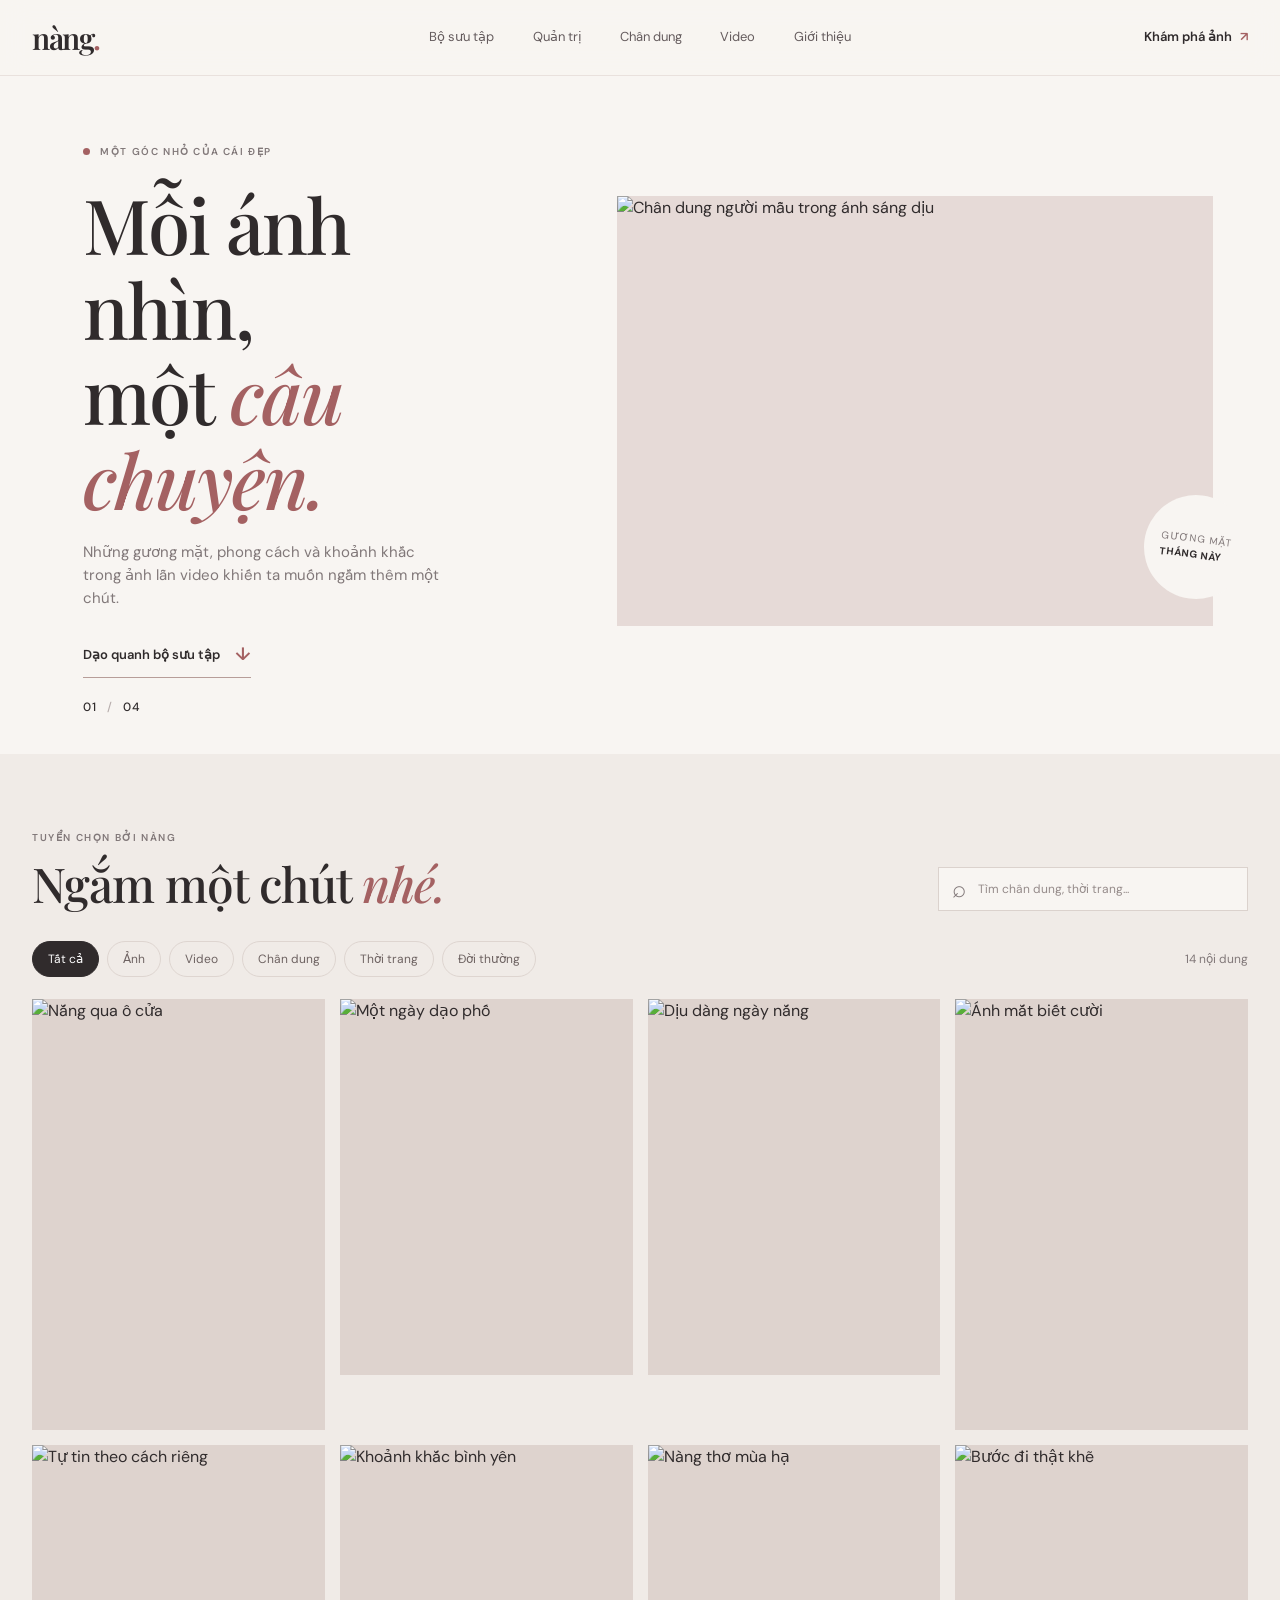
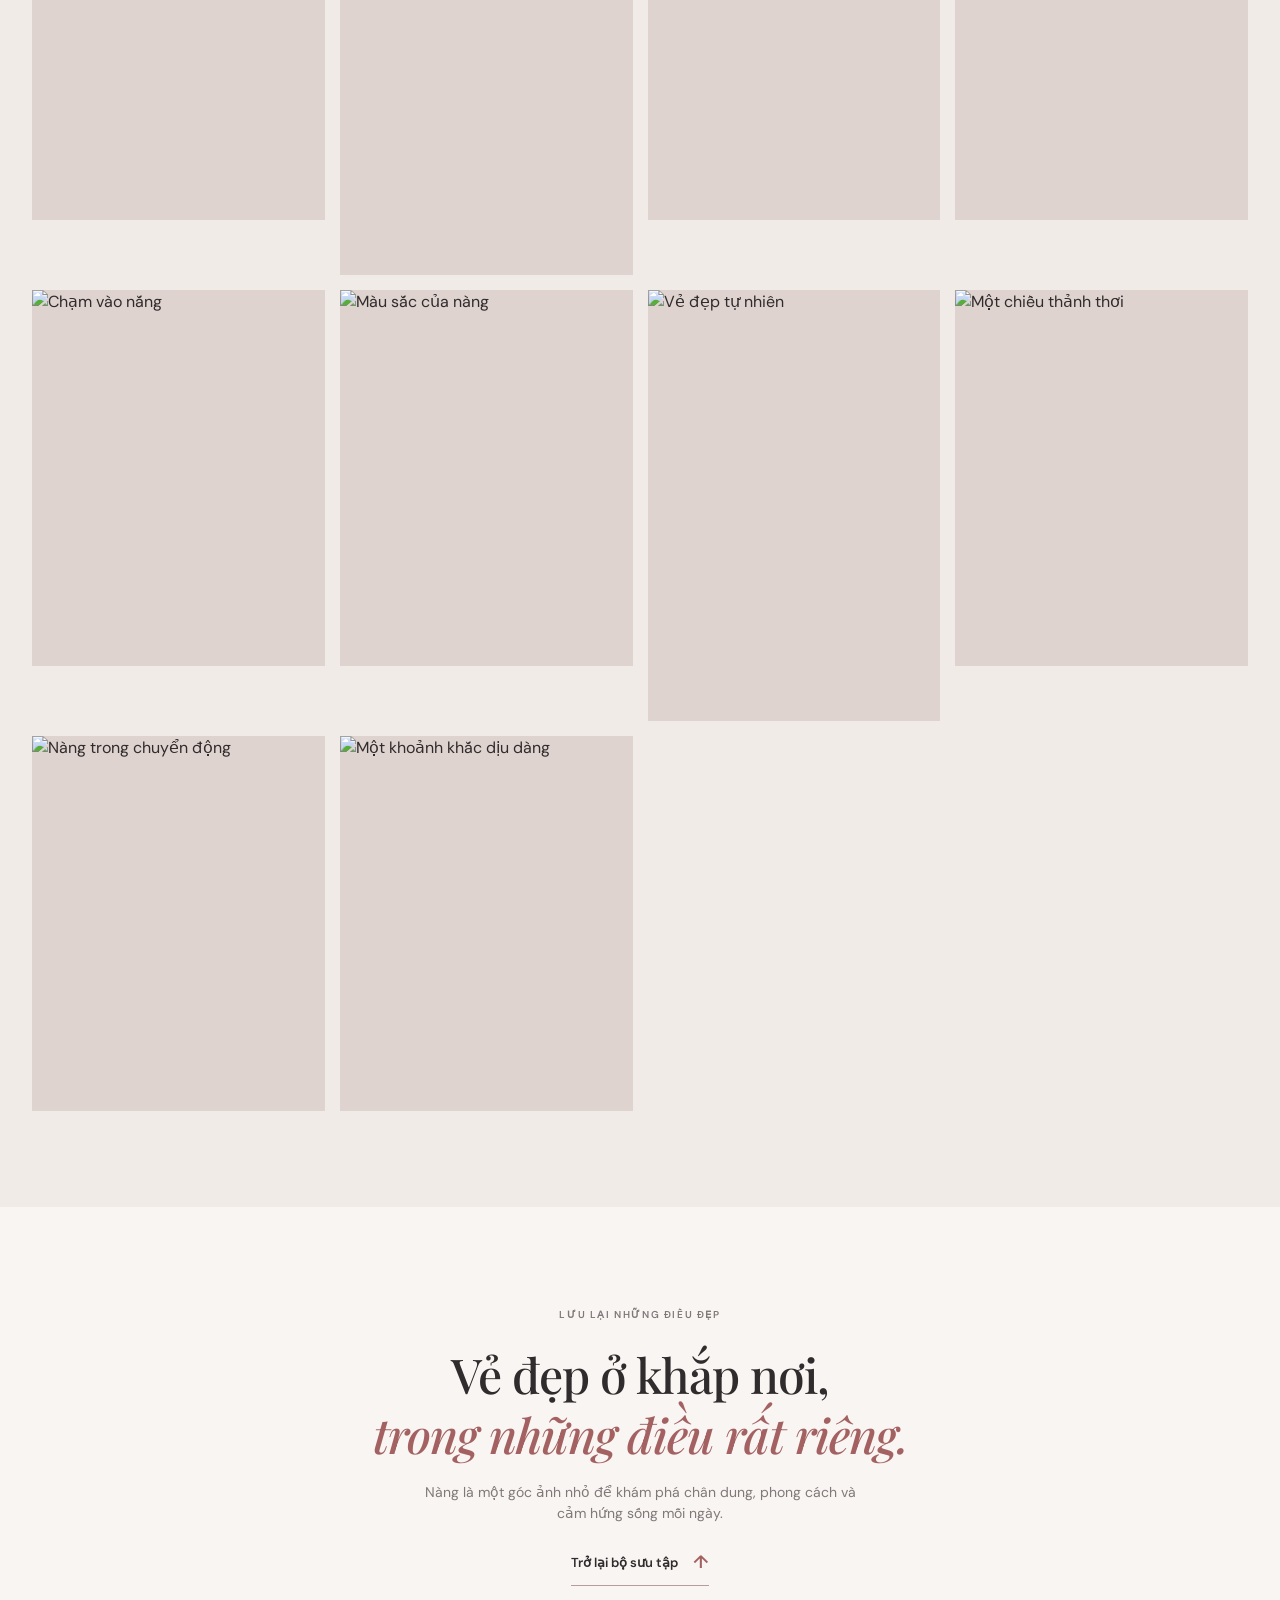
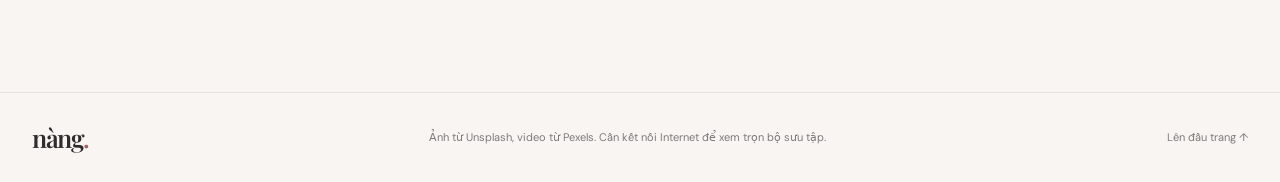
==== commit a0db35cf: "feat: add gallery admin and viewer functionality with media management - Implemented a new gallery a" ====
--- a/about.html
+++ b/about.html
@@ -4,6 +4,7 @@
 <head>
   <meta charset="utf-8">
   <meta name="viewport" content="width=device-width, initial-scale=1">
+  <meta http-equiv="refresh" content="0;url=index.html">
   <title>Câu chuyện của Mộc — Mộc Studio</title>
   <link rel="preconnect" href="https://fonts.googleapis.com">
   <link
--- a/styles.css
+++ b/styles.css
@@ -2105,6 +2105,958 @@
   }
 }
 
+/* Photo gallery */
+.gallery-page {
+  --gallery-ink: #302b2c;
+  --gallery-muted: #817879;
+  --gallery-paper: #f8f5f2;
+  --gallery-accent: #a46162;
+  --gallery-line: #e9e1dd;
+  background: var(--gallery-paper);
+  color: var(--gallery-ink);
+}
+
+.gallery-page a {
+  text-decoration: none;
+}
+
+.gallery-header {
+  position: sticky;
+  z-index: 20;
+  top: 0;
+  min-height: 76px;
+  display: grid;
+  grid-template-columns: 1fr 2fr 1fr;
+  align-items: center;
+  gap: 24px;
+  padding: 0 max(32px, calc((100vw - 1240px) / 2));
+  border-bottom: 1px solid var(--gallery-line);
+  background: #f8f5f2ed;
+  backdrop-filter: blur(14px);
+}
+
+.gallery-brand {
+  width: fit-content;
+  color: var(--gallery-ink);
+  font: 600 30px/1 var(--serif);
+  letter-spacing: -1.5px;
+}
+
+.gallery-brand span {
+  color: var(--gallery-accent);
+}
+
+.gallery-nav {
+  display: flex;
+  justify-content: center;
+  gap: clamp(18px, 3vw, 42px);
+}
+
+.gallery-nav a,
+.gallery-header-link {
+  color: #655c5d;
+  font-size: 13px;
+  transition: color .2s;
+}
+
+.gallery-nav a:hover,
+.gallery-header-link:hover,
+.gallery-footer a:hover {
+  color: var(--gallery-accent);
+}
+
+.gallery-header-link {
+  justify-self: end;
+  color: var(--gallery-ink);
+  font-weight: 600;
+}
+
+.gallery-header-link span {
+  padding-left: 5px;
+  color: var(--gallery-accent);
+}
+
+.gallery-hero {
+  position: relative;
+  width: min(1240px, 100% - 64px);
+  min-height: 570px;
+  display: grid;
+  grid-template-columns: .88fr 1.12fr;
+  align-items: center;
+  gap: clamp(36px, 7vw, 100px);
+  margin: 0 auto;
+  padding: 68px 0 76px;
+}
+
+.gallery-hero-copy {
+  padding-left: clamp(0px, 4vw, 54px);
+}
+
+.gallery-eyebrow {
+  display: flex;
+  align-items: center;
+  gap: 10px;
+  margin-bottom: 21px;
+  color: var(--gallery-muted);
+  font-size: 10px;
+  font-weight: 600;
+  letter-spacing: .16em;
+}
+
+.gallery-eyebrow>span {
+  width: 7px;
+  height: 7px;
+  border-radius: 50%;
+  background: var(--gallery-accent);
+}
+
+.gallery-hero h1,
+.gallery-section h2,
+.gallery-about h2 {
+  margin-bottom: 20px;
+  color: var(--gallery-ink);
+  font: 500 clamp(46px, 6vw, 76px)/1.12 var(--serif);
+  letter-spacing: -2px;
+}
+
+.gallery-hero h1 em,
+.gallery-section h2 em,
+.gallery-about h2 em {
+  color: var(--gallery-accent);
+  font-weight: 500;
+}
+
+.gallery-intro {
+  max-width: 360px;
+  margin-bottom: 30px;
+  color: var(--gallery-muted);
+  font-size: 15px;
+}
+
+.gallery-hero-link,
+.gallery-about>a {
+  display: inline-flex;
+  align-items: center;
+  gap: 15px;
+  padding-bottom: 8px;
+  border-bottom: 1px solid #b79d99;
+  color: var(--gallery-ink);
+  font-size: 13px;
+  font-weight: 600;
+}
+
+.gallery-hero-link span,
+.gallery-about>a span {
+  color: var(--gallery-accent);
+  font-size: 18px;
+}
+
+.gallery-hero-image {
+  position: relative;
+  height: 430px;
+  margin-right: 35px;
+  background: #e6dad7;
+}
+
+.gallery-hero-image img {
+  width: 100%;
+  height: 100%;
+  display: block;
+  object-fit: cover;
+  object-position: center 37%;
+}
+
+.gallery-image-note {
+  position: absolute;
+  right: -35px;
+  bottom: 27px;
+  display: grid;
+  width: 104px;
+  height: 104px;
+  place-content: center;
+  border-radius: 50%;
+  background: #f8f5f2;
+  color: var(--gallery-muted);
+  font-size: 10px;
+  line-height: 1.6;
+  letter-spacing: .07em;
+  transform: rotate(7deg);
+}
+
+.gallery-image-note strong {
+  color: var(--gallery-ink);
+}
+
+.gallery-hero-index {
+  position: absolute;
+  bottom: 39px;
+  left: 4vw;
+  color: var(--gallery-ink);
+  font: 500 12px var(--sans);
+  letter-spacing: .08em;
+}
+
+.gallery-hero-index span {
+  padding: 0 6px;
+  color: #b8aead;
+}
+
+.gallery-section {
+  padding: 76px max(32px, calc((100vw - 1240px) / 2)) 96px;
+  background: #f0ebe7;
+}
+
+.gallery-section-head {
+  display: flex;
+  align-items: end;
+  justify-content: space-between;
+  gap: 24px;
+  margin-bottom: 30px;
+}
+
+.gallery-section-head .gallery-eyebrow {
+  margin-bottom: 12px;
+}
+
+.gallery-section h2,
+.gallery-about h2 {
+  margin-bottom: 0;
+  font-size: clamp(34px, 4vw, 48px);
+  letter-spacing: -1px;
+}
+
+.gallery-search {
+  width: min(310px, 100%);
+  height: 44px;
+  display: flex;
+  align-items: center;
+  gap: 10px;
+  padding: 0 13px;
+  border: 1px solid #dbd2cd;
+  background: #f8f5f2;
+  color: var(--gallery-muted);
+}
+
+.gallery-search-icon {
+  font-size: 24px;
+  line-height: 1;
+}
+
+.gallery-search input {
+  width: 100%;
+  border: 0;
+  outline: 0;
+  background: transparent;
+  color: var(--gallery-ink);
+  font-size: 12px;
+}
+
+.gallery-search input::placeholder {
+  color: #958b8a;
+}
+
+.visually-hidden {
+  position: absolute;
+  width: 1px;
+  height: 1px;
+  overflow: hidden;
+  clip: rect(0, 0, 0, 0);
+  white-space: nowrap;
+  clip-path: inset(50%);
+}
+
+.gallery-toolbar {
+  display: flex;
+  align-items: center;
+  justify-content: space-between;
+  gap: 16px;
+  margin-bottom: 22px;
+}
+
+.gallery-filters {
+  display: flex;
+  flex-wrap: wrap;
+  gap: 8px;
+}
+
+.gallery-filter {
+  padding: 8px 15px;
+  border: 1px solid #ded5d0;
+  border-radius: 30px;
+  background: transparent;
+  color: #6d6261;
+  cursor: pointer;
+  font-size: 12px;
+  transition: background .2s, color .2s, border-color .2s;
+}
+
+.gallery-filter:hover,
+.gallery-filter.is-active {
+  border-color: var(--gallery-ink);
+  background: var(--gallery-ink);
+  color: white;
+}
+
+.gallery-count {
+  margin: 0;
+  color: var(--gallery-muted);
+  font-size: 12px;
+  white-space: nowrap;
+}
+
+.photo-grid {
+  display: grid;
+  grid-template-columns: repeat(4, minmax(0, 1fr));
+  grid-auto-flow: dense;
+  gap: 15px;
+}
+
+.photo-card {
+  position: relative;
+  min-width: 0;
+  aspect-ratio: .78;
+  overflow: hidden;
+  padding: 0;
+  border: 0;
+  background: #ded3ce;
+  cursor: zoom-in;
+  text-align: left;
+}
+
+.photo-card:nth-child(5n + 1),
+.photo-card:nth-child(7n + 4) {
+  grid-row: span 1;
+  aspect-ratio: .68;
+}
+
+.photo-card img {
+  width: 100%;
+  height: 100%;
+  display: block;
+  object-fit: cover;
+  transition: transform .55s cubic-bezier(.2, .7, .2, 1);
+}
+
+.photo-card:hover img,
+.photo-card:focus-visible img {
+  transform: scale(1.045);
+}
+
+.photo-card-overlay {
+  position: absolute;
+  inset: 28% 0 0;
+  display: flex;
+  align-items: end;
+  justify-content: space-between;
+  padding: 16px;
+  background: linear-gradient(transparent, #211819a8);
+  color: white;
+  opacity: 0;
+  transition: opacity .25s;
+}
+
+.photo-card:hover .photo-card-overlay,
+.photo-card:focus-visible .photo-card-overlay {
+  opacity: 1;
+}
+
+.photo-card-copy {
+  display: grid;
+  gap: 3px;
+}
+
+.photo-card-copy>span {
+  font-size: 10px;
+  letter-spacing: .09em;
+  text-transform: uppercase;
+}
+
+.photo-card-copy strong {
+  font: 500 18px var(--serif);
+}
+
+.photo-card-open {
+  display: grid;
+  width: 32px;
+  height: 32px;
+  flex: 0 0 auto;
+  place-items: center;
+  border: 1px solid #ffffffa0;
+  border-radius: 50%;
+  font-size: 16px;
+}
+
+.photo-card-open.is-video {
+  border: 0;
+  background: #ffffffed;
+  color: var(--gallery-accent);
+  font-size: 12px;
+}
+
+.gallery-empty {
+  margin: 50px 0 0;
+  color: var(--gallery-muted);
+  text-align: center;
+}
+
+.gallery-about {
+  padding: 100px 24px 106px;
+  text-align: center;
+}
+
+.gallery-about .gallery-eyebrow {
+  justify-content: center;
+}
+
+.gallery-about h2 {
+  margin-bottom: 18px;
+  line-height: 1.25;
+}
+
+.gallery-about>p:not(.gallery-eyebrow) {
+  max-width: 460px;
+  margin: 0 auto 24px;
+  color: var(--gallery-muted);
+  font-size: 14px;
+}
+
+.gallery-footer {
+  min-height: 90px;
+  display: flex;
+  align-items: center;
+  justify-content: space-between;
+  gap: 24px;
+  padding: 20px max(32px, calc((100vw - 1240px) / 2));
+  border-top: 1px solid var(--gallery-line);
+}
+
+.gallery-footer .gallery-brand {
+  font-size: 25px;
+}
+
+.gallery-footer p,
+.gallery-footer>a:last-child {
+  margin: 0;
+  color: var(--gallery-muted);
+  font-size: 11px;
+}
+
+.gallery-footer>a:last-child {
+  white-space: nowrap;
+}
+
+.photo-viewer {
+  position: relative;
+  width: min(1000px, calc(100% - 32px));
+  max-width: none;
+  max-height: min(92vh, 1000px);
+  overflow: visible;
+  padding: 0;
+  border: 0;
+  background: transparent;
+  color: white;
+}
+
+.photo-viewer::backdrop {
+  background: #161213ed;
+  backdrop-filter: blur(8px);
+}
+
+.photo-viewer figure {
+  display: grid;
+  justify-items: center;
+  gap: 12px;
+  margin: 0;
+}
+
+.photo-viewer figure img {
+  width: auto;
+  max-width: 100%;
+  max-height: 82vh;
+  display: block;
+  object-fit: contain;
+}
+
+.photo-viewer figure video {
+  width: auto;
+  max-width: 100%;
+  max-height: 82vh;
+  display: block;
+  background: #100e0e;
+}
+
+.photo-viewer figcaption {
+  color: #f2eae8;
+  font: 500 17px var(--serif);
+}
+
+.viewer-close,
+.viewer-arrow {
+  position: absolute;
+  z-index: 1;
+  display: grid;
+  place-items: center;
+  border: 1px solid #ffffff80;
+  border-radius: 50%;
+  background: #221c1de0;
+  color: white;
+  cursor: pointer;
+}
+
+.viewer-close {
+  top: -16px;
+  right: -16px;
+  width: 42px;
+  height: 42px;
+  font-size: 27px;
+}
+
+.viewer-arrow {
+  top: 50%;
+  width: 46px;
+  height: 46px;
+  font-size: 32px;
+  transform: translateY(-50%);
+}
+
+.viewer-previous {
+  left: 16px;
+}
+
+.viewer-next {
+  right: 16px;
+}
+
+@media (max-width: 760px) {
+  .gallery-header {
+    min-height: 66px;
+    grid-template-columns: auto 1fr auto;
+    gap: 12px;
+    padding-inline: 18px;
+  }
+
+  .gallery-brand {
+    font-size: 26px;
+  }
+
+  .gallery-nav {
+    justify-content: center;
+    gap: clamp(10px, 3vw, 20px);
+  }
+
+  .gallery-nav a {
+    font-size: 11px;
+  }
+
+  .gallery-nav a:last-child,
+  .gallery-header-link {
+    display: none;
+  }
+
+  .gallery-hero {
+    width: min(100% - 36px, 600px);
+    min-height: unset;
+    grid-template-columns: 1fr;
+    gap: 28px;
+    padding: 62px 0 55px;
+  }
+
+  .gallery-hero-copy {
+    padding-left: 0;
+  }
+
+  .gallery-hero h1 {
+    font-size: clamp(49px, 12vw, 72px);
+  }
+
+  .gallery-intro {
+    max-width: 420px;
+  }
+
+  .gallery-hero-image {
+    height: min(112vw, 490px);
+    margin-right: 18px;
+  }
+
+  .gallery-image-note {
+    right: -18px;
+    width: 86px;
+    height: 86px;
+    font-size: 9px;
+  }
+
+  .gallery-hero-index {
+    bottom: 22px;
+    left: 0;
+  }
+
+  .gallery-section {
+    padding: 58px 18px 68px;
+  }
+
+  .gallery-section-head {
+    align-items: stretch;
+    flex-direction: column;
+    gap: 18px;
+  }
+
+  .gallery-search {
+    width: 100%;
+  }
+
+  .photo-grid {
+    grid-template-columns: repeat(2, minmax(0, 1fr));
+    gap: 10px;
+  }
+
+  .photo-card {
+    aspect-ratio: .72;
+  }
+
+  .photo-card-overlay {
+    inset: 20% 0 0;
+    padding: 10px;
+    opacity: 1;
+  }
+
+  .photo-card-copy strong {
+    font-size: 15px;
+  }
+
+  .photo-card-open {
+    width: 27px;
+    height: 27px;
+    font-size: 13px;
+  }
+
+  .gallery-about {
+    padding: 76px 20px;
+  }
+
+  .gallery-footer {
+    align-items: flex-start;
+    flex-wrap: wrap;
+    gap: 12px 20px;
+    padding: 20px 18px;
+  }
+
+  .gallery-footer p {
+    order: 1;
+    width: 100%;
+  }
+
+  .viewer-close {
+    top: -48px;
+    right: 0;
+  }
+
+  .viewer-previous {
+    left: 8px;
+  }
+
+  .viewer-next {
+    right: 8px;
+  }
+}
+
+@media (prefers-reduced-motion: reduce) {
+  .gallery-page *,
+  .gallery-page *::before,
+  .gallery-page *::after {
+    scroll-behavior: auto !important;
+    animation-duration: .01ms !important;
+    animation-iteration-count: 1 !important;
+    transition-duration: .01ms !important;
+  }
+}
+
+.gallery-admin-main {
+  width: min(1050px, calc(100% - 64px));
+  margin: 0 auto;
+  padding: 68px 0 90px;
+}
+
+.gallery-admin-heading {
+  display: flex;
+  align-items: end;
+  justify-content: space-between;
+  gap: 32px;
+  margin-bottom: 25px;
+}
+
+.gallery-admin-heading h1 {
+  margin: 0 0 12px;
+  color: var(--gallery-ink);
+  font: 500 clamp(48px, 6vw, 68px)/1.1 var(--serif);
+  letter-spacing: -2px;
+}
+
+.gallery-admin-heading h1 em {
+  color: var(--gallery-accent);
+}
+
+.gallery-admin-heading>div:first-child>p:last-child {
+  max-width: 560px;
+  margin: 0;
+  color: var(--gallery-muted);
+}
+
+.gallery-admin-count {
+  display: grid;
+  min-width: 150px;
+  gap: 4px;
+  padding: 17px 20px;
+  border: 1px solid var(--gallery-line);
+  background: #fffaf7;
+}
+
+.gallery-admin-count strong {
+  color: var(--gallery-accent);
+  font: 500 32px/1 var(--serif);
+}
+
+.gallery-admin-count span {
+  color: var(--gallery-muted);
+  font-size: 12px;
+}
+
+.gallery-admin-notice {
+  margin-bottom: 24px;
+  padding: 14px 17px;
+  border-left: 3px solid var(--gallery-accent);
+  background: #f0ebe7;
+  color: #62595a;
+  font-size: 13px;
+}
+
+.gallery-admin-panel {
+  margin-top: 22px;
+  padding: clamp(22px, 4vw, 38px);
+  border: 1px solid var(--gallery-line);
+  background: #fffdfb;
+}
+
+.gallery-admin-panel-heading {
+  display: flex;
+  align-items: end;
+  justify-content: space-between;
+  gap: 18px;
+  margin-bottom: 25px;
+}
+
+.gallery-admin-panel-heading .gallery-eyebrow {
+  margin-bottom: 10px;
+}
+
+.gallery-admin-panel-heading h2 {
+  margin: 0;
+  color: var(--gallery-ink);
+  font: 500 clamp(27px, 4vw, 36px)/1.2 var(--serif);
+}
+
+.gallery-admin-form {
+  display: grid;
+  grid-template-columns: repeat(2, minmax(0, 1fr));
+  gap: 19px 22px;
+}
+
+.gallery-admin-form label {
+  display: grid;
+  align-content: start;
+  gap: 8px;
+  color: #50494a;
+  font-size: 12px;
+  font-weight: 600;
+}
+
+.gallery-admin-form label>span {
+  color: var(--gallery-muted);
+  font-weight: 400;
+}
+
+.gallery-admin-form input,
+.gallery-admin-form select {
+  width: 100%;
+  min-height: 46px;
+  padding: 10px 12px;
+  border: 1px solid #ded5d0;
+  border-radius: 0;
+  background: #fff;
+  color: var(--gallery-ink);
+  font-size: 13px;
+}
+
+.gallery-admin-form input:focus,
+.gallery-admin-form select:focus {
+  border-color: var(--gallery-accent);
+  outline: 2px solid #a4616233;
+  outline-offset: 1px;
+}
+
+.gallery-admin-form label small {
+  color: var(--gallery-muted);
+  font-size: 11px;
+  font-weight: 400;
+}
+
+.gallery-admin-wide,
+.gallery-admin-actions {
+  grid-column: 1 / -1;
+}
+
+.gallery-admin-actions {
+  display: flex;
+  align-items: center;
+  flex-wrap: wrap;
+  gap: 16px;
+  padding-top: 2px;
+}
+
+.gallery-admin-submit {
+  min-height: 46px;
+  display: inline-flex;
+  align-items: center;
+  gap: 16px;
+  padding: 0 18px;
+  border: 1px solid var(--gallery-ink);
+  background: var(--gallery-ink);
+  color: white;
+  cursor: pointer;
+  font: 500 13px var(--sans);
+  transition: background .2s, border-color .2s;
+}
+
+.gallery-admin-submit:hover {
+  border-color: var(--gallery-accent);
+  background: var(--gallery-accent);
+}
+
+.gallery-admin-submit span {
+  color: #e8baba;
+  font-size: 16px;
+}
+
+.gallery-admin-status {
+  margin: 0;
+  color: #456a50;
+  font-size: 12px;
+}
+
+.gallery-admin-status.is-error {
+  color: #a23d3d;
+}
+
+.gallery-admin-list {
+  display: grid;
+  gap: 10px;
+}
+
+.gallery-admin-item {
+  min-width: 0;
+  display: grid;
+  grid-template-columns: 68px minmax(0, 1fr) auto;
+  align-items: center;
+  gap: 15px;
+  padding: 10px;
+  border: 1px solid var(--gallery-line);
+  background: #fff;
+}
+
+.gallery-admin-item>img {
+  width: 68px;
+  height: 76px;
+  display: block;
+  object-fit: cover;
+  background: #eee5e1;
+}
+
+.gallery-admin-item-copy {
+  min-width: 0;
+  display: grid;
+  gap: 5px;
+}
+
+.gallery-admin-item-copy strong {
+  overflow-wrap: anywhere;
+  color: var(--gallery-ink);
+  font: 500 17px var(--serif);
+}
+
+.gallery-admin-item-copy span {
+  color: var(--gallery-muted);
+  font-size: 11px;
+}
+
+.gallery-admin-delete {
+  min-height: 36px;
+  padding: 0 12px;
+  border: 1px solid #e2d4d2;
+  background: transparent;
+  color: #985c5b;
+  cursor: pointer;
+  font: 500 12px var(--sans);
+}
+
+.gallery-admin-delete:hover {
+  border-color: #985c5b;
+  background: #fbf3f1;
+}
+
+.gallery-admin-empty {
+  margin: 0;
+  padding: 26px 0 5px;
+  color: var(--gallery-muted);
+  font-size: 13px;
+  text-align: center;
+}
+
+@media (max-width: 760px) {
+  .gallery-admin-main {
+    width: calc(100% - 36px);
+    padding: 48px 0 65px;
+  }
+
+  .gallery-admin-heading {
+    align-items: flex-start;
+    flex-direction: column;
+    gap: 20px;
+  }
+
+  .gallery-admin-count {
+    width: 100%;
+    min-height: 78px;
+  }
+
+  .gallery-admin-form {
+    grid-template-columns: 1fr;
+    gap: 16px;
+  }
+
+  .gallery-admin-wide,
+  .gallery-admin-actions {
+    grid-column: auto;
+  }
+
+  .gallery-admin-submit {
+    justify-content: center;
+  }
+
+  .gallery-admin-item {
+    grid-template-columns: 54px minmax(0, 1fr) auto;
+    gap: 10px;
+    padding: 8px;
+  }
+
+  .gallery-admin-item>img {
+    width: 54px;
+    height: 64px;
+  }
+
+  .gallery-admin-item-copy strong {
+    font-size: 15px;
+  }
+}
+
 @media (prefers-reduced-motion: reduce) {
 
   *,
@@ -2118,104 +3070,629 @@
 }
 
 /* Admin dashboard */
-.admin-main { width: min(1320px,100% - 64px); }
-.admin-heading { display: flex; align-items: center; justify-content: space-between; gap: 24px; margin: 15px 0 25px; }
-.admin-heading .lead { margin: 0; font-size: 16px; }
-.admin-heading .lead strong { color: var(--ink); }
-.admin-warning { display: flex; align-items: flex-start; gap: 12px; margin: 20px 0; padding: 15px 18px; border: 1px solid #e6d7ac; background: #f8f2df; color: #705923; font-size: 14px; line-height: 1.6; }
-.admin-warning svg { width: 21px; height: 21px; flex: 0 0 auto; }
-.admin-stats { display: grid; grid-template-columns: repeat(4,minmax(0,1fr)); gap: 15px; margin: 25px 0 32px; }
-.admin-stats article { min-height: 110px; position: relative; display: grid; align-content: center; gap: 7px; padding: 17px 19px; border: 1px solid var(--line); background: #fffefa; }
-.admin-stats article > span { color: var(--muted); font-size: 14px; }
-.admin-stats article > strong { font: 600 25px var(--serif); }
-.admin-stats article > svg { position: absolute; top: 17px; right: 17px; width: 21px; color: var(--green); }
-.admin-tabs { display: flex; gap: 8px; border-bottom: 1px solid var(--line); }
-.admin-tab { min-height: 49px; display: inline-flex; align-items: center; gap: 9px; padding: 0 17px; border: 0; border-bottom: 3px solid transparent; background: transparent; color: var(--muted); cursor: pointer; font-size: 15px; }
-.admin-tab.active { border-bottom-color: var(--green); color: var(--ink); font-weight: 700; }
-.admin-tab svg { width: 18px; height: 18px; }
-.admin-panel { padding-top: 23px; }
-.admin-section-head { display: flex; align-items: center; justify-content: space-between; gap: 18px; margin-bottom: 19px; }
-.admin-section-head h2 { margin: 0 0 4px; font-size: 27px; }
-.admin-section-head p { margin: 0; color: var(--muted); font-size: 14px; }
-.admin-section-head .button { min-height: 44px; font-size: 14px; }
-.admin-search { width: min(440px,100%); min-height: 45px; display: flex; align-items: center; gap: 10px; margin: 18px 0; padding: 0 12px; border: 1px solid var(--line); background: white; }
-.admin-search svg { width: 19px; color: var(--muted); }
-.admin-search input { width: 100%; min-height: 42px; border: 0; outline: 0; background: transparent; font-size: 14px; }
-.admin-table-wrap { overflow-x: auto; border: 1px solid var(--line); background: #fffefa; }
-.admin-table { width: 100%; border-collapse: collapse; text-align: left; }
-.admin-table th, .admin-table td { padding: 13px 12px; border-bottom: 1px solid var(--line); font-size: 14px; white-space: nowrap; }
-.admin-table th { background: #f0f0e9; color: #556156; font-size: 13px; font-weight: 700; }
-.admin-table tbody tr:last-child td { border-bottom: 0; }
-.admin-product-cell { min-width: 230px; display: flex; align-items: center; gap: 11px; white-space: normal; }
-.admin-product-cell img { width: 52px; height: 58px; flex: 0 0 auto; object-fit: cover; background: #eeede6; }
-.admin-product-cell > span { display: grid; gap: 3px; }
-.admin-product-cell strong { font-size: 14px; line-height: 1.4; }
-.admin-product-cell small { color: var(--muted); font-size: 12px; }
-.stock-pill, .visibility-pill { display: inline-block; padding: 5px 9px; border-radius: 20px; background: #edf1e9; color: #49634b; font-size: 12px; }
-.stock-pill.low-stock { background: #fbefdf; color: #8a5d21; }
-.visibility-pill.is-hidden { background: #f0eeee; color: #696969; }
-.admin-row-actions { display: flex; gap: 7px; }
-.table-action { min-height: 35px; display: inline-flex; align-items: center; gap: 5px; padding: 0 8px; border: 1px solid var(--line); background: white; cursor: pointer; font-size: 12px; }
-.table-action svg { width: 15px; height: 15px; }
-.table-action:hover { border-color: var(--green); }
-.danger-action { color: #90453c; }
-.admin-empty { padding: 28px; color: var(--muted); text-align: center; font-size: 15px; }
-.admin-order-filter { display: flex; align-items: center; gap: 9px; color: var(--muted); font-size: 14px; }
-.admin-order-filter select, .admin-order-controls select, .admin-order-controls input { min-height: 42px; padding: 0 10px; border: 1px solid var(--line); background: white; font-size: 14px; }
-.admin-orders { display: grid; gap: 15px; }
-.admin-order-card { padding: 19px; border: 1px solid var(--line); background: #fffefa; }
-.admin-order-top { display: flex; align-items: flex-start; justify-content: space-between; gap: 15px; padding-bottom: 12px; border-bottom: 1px solid var(--line); color: var(--muted); font-size: 13px; }
-.admin-order-top > div { display: grid; gap: 4px; }
-.admin-order-top strong { color: var(--ink); font-size: 16px; }
-.admin-order-detail { display: grid; grid-template-columns: 1fr 1fr; gap: 20px; padding: 14px 0; }
-.admin-order-detail p { margin: 0 0 5px; color: #59645b; font-size: 14px; overflow-wrap: anywhere; }
-.admin-order-detail .admin-detail-label { margin-bottom: 9px; color: var(--ink); font-weight: 700; }
-.admin-order-detail ul { display: grid; gap: 7px; margin: 0; padding: 0; list-style: none; }
-.admin-order-detail li { display: flex; justify-content: space-between; gap: 10px; color: #59645b; font-size: 14px; }
-.admin-order-detail li strong { color: var(--ink); white-space: nowrap; }
-.admin-order-total { display: flex; justify-content: space-between; gap: 10px; margin-top: 11px !important; padding-top: 9px; border-top: 1px solid var(--line); }
-.admin-order-total strong { color: var(--ink); }
-.admin-order-controls { display: grid; grid-template-columns: 1fr 1fr 1fr auto; align-items: end; gap: 11px; padding-top: 14px; border-top: 1px solid var(--line); }
-.admin-order-controls label { display: grid; gap: 6px; color: var(--muted); font-size: 13px; }
-.admin-order-controls select, .admin-order-controls input { width: 100%; min-width: 0; }
-.save-order-button { min-height: 42px; white-space: nowrap; font-size: 13px; }
-.admin-storage-note { display: flex; align-items: flex-start; gap: 8px; margin: 25px 0 0; color: var(--muted); font-size: 13px; line-height: 1.6; }
-.admin-storage-note svg { width: 17px; height: 17px; flex: 0 0 auto; }
-.admin-dialog { width: min(600px,calc(100% - 28px)); max-height: min(90vh,850px); padding: 0; border: 1px solid var(--line); background: var(--paper); color: var(--ink); }
-.admin-dialog::backdrop { background: #17201999; backdrop-filter: blur(2px); }
-.admin-product-form { display: grid; gap: 14px; padding: clamp(20px,5vw,32px); overflow-y: auto; }
-.dialog-heading { display: flex; align-items: center; justify-content: space-between; gap: 15px; margin-bottom: 3px; }
-.dialog-heading h2 { margin: 0; font-size: 28px; }
-.dialog-heading .eyebrow { margin-bottom: 6px; }
-.dialog-heading .icon-button { width: 40px; height: 40px; border: 1px solid var(--line); background: white; cursor: pointer; }
-.admin-product-form > label, .admin-form-grid > label { display: grid; gap: 6px; font-size: 14px; font-weight: 600; }
-.admin-product-form input:not([type="checkbox"]), .admin-product-form select { width: 100%; min-height: 44px; padding: 8px 10px; border: 1px solid #dfe0d8; outline: 0; background: white; font-size: 14px; }
-.admin-product-form input:focus, .admin-product-form select:focus { border-color: var(--green); }
-.admin-form-grid { display: grid; grid-template-columns: 1fr 1fr; gap: 13px; }
-.admin-checkbox { display: flex; align-items: center; gap: 9px; font-size: 14px; }
-.admin-checkbox input { width: 18px; height: 18px; accent-color: var(--green); }
-.dialog-actions { display: flex; justify-content: flex-end; gap: 10px; padding-top: 5px; }
-.dialog-actions .button { min-height: 44px; font-size: 14px; }
-.sold-out-badge { top: auto; right: 12px; bottom: 60px; left: 12px; text-align: center; background: #25312be8; color: white; }
-.quick-add:disabled { opacity: .75; cursor: not-allowed; }
+.admin-main {
+  width: min(1320px, 100% - 64px);
+}
+
+.admin-heading {
+  display: flex;
+  align-items: center;
+  justify-content: space-between;
+  gap: 24px;
+  margin: 15px 0 25px;
+}
+
+.admin-heading .lead {
+  margin: 0;
+  font-size: 16px;
+}
+
+.admin-heading .lead strong {
+  color: var(--ink);
+}
+
+.admin-warning {
+  display: flex;
+  align-items: flex-start;
+  gap: 12px;
+  margin: 20px 0;
+  padding: 15px 18px;
+  border: 1px solid #e6d7ac;
+  background: #f8f2df;
+  color: #705923;
+  font-size: 14px;
+  line-height: 1.6;
+}
+
+.admin-warning svg {
+  width: 21px;
+  height: 21px;
+  flex: 0 0 auto;
+}
+
+.admin-stats {
+  display: grid;
+  grid-template-columns: repeat(4, minmax(0, 1fr));
+  gap: 15px;
+  margin: 25px 0 32px;
+}
+
+.admin-stats article {
+  min-height: 110px;
+  position: relative;
+  display: grid;
+  align-content: center;
+  gap: 7px;
+  padding: 17px 19px;
+  border: 1px solid var(--line);
+  background: #fffefa;
+}
+
+.admin-stats article>span {
+  color: var(--muted);
+  font-size: 14px;
+}
+
+.admin-stats article>strong {
+  font: 600 25px var(--serif);
+}
+
+.admin-stats article>svg {
+  position: absolute;
+  top: 17px;
+  right: 17px;
+  width: 21px;
+  color: var(--green);
+}
+
+.admin-tabs {
+  display: flex;
+  gap: 8px;
+  border-bottom: 1px solid var(--line);
+}
+
+.admin-tab {
+  min-height: 49px;
+  display: inline-flex;
+  align-items: center;
+  gap: 9px;
+  padding: 0 17px;
+  border: 0;
+  border-bottom: 3px solid transparent;
+  background: transparent;
+  color: var(--muted);
+  cursor: pointer;
+  font-size: 15px;
+}
+
+.admin-tab.active {
+  border-bottom-color: var(--green);
+  color: var(--ink);
+  font-weight: 700;
+}
+
+.admin-tab svg {
+  width: 18px;
+  height: 18px;
+}
+
+.admin-panel {
+  padding-top: 23px;
+}
+
+.admin-section-head {
+  display: flex;
+  align-items: center;
+  justify-content: space-between;
+  gap: 18px;
+  margin-bottom: 19px;
+}
+
+.admin-section-head h2 {
+  margin: 0 0 4px;
+  font-size: 27px;
+}
+
+.admin-section-head p {
+  margin: 0;
+  color: var(--muted);
+  font-size: 14px;
+}
+
+.admin-section-head .button {
+  min-height: 44px;
+  font-size: 14px;
+}
+
+.admin-search {
+  width: min(440px, 100%);
+  min-height: 45px;
+  display: flex;
+  align-items: center;
+  gap: 10px;
+  margin: 18px 0;
+  padding: 0 12px;
+  border: 1px solid var(--line);
+  background: white;
+}
+
+.admin-search svg {
+  width: 19px;
+  color: var(--muted);
+}
+
+.admin-search input {
+  width: 100%;
+  min-height: 42px;
+  border: 0;
+  outline: 0;
+  background: transparent;
+  font-size: 14px;
+}
+
+.admin-table-wrap {
+  overflow-x: auto;
+  border: 1px solid var(--line);
+  background: #fffefa;
+}
+
+.admin-table {
+  width: 100%;
+  border-collapse: collapse;
+  text-align: left;
+}
+
+.admin-table th,
+.admin-table td {
+  padding: 13px 12px;
+  border-bottom: 1px solid var(--line);
+  font-size: 14px;
+  white-space: nowrap;
+}
+
+.admin-table th {
+  background: #f0f0e9;
+  color: #556156;
+  font-size: 13px;
+  font-weight: 700;
+}
+
+.admin-table tbody tr:last-child td {
+  border-bottom: 0;
+}
+
+.admin-product-cell {
+  min-width: 230px;
+  display: flex;
+  align-items: center;
+  gap: 11px;
+  white-space: normal;
+}
+
+.admin-product-cell img {
+  width: 52px;
+  height: 58px;
+  flex: 0 0 auto;
+  object-fit: cover;
+  background: #eeede6;
+}
+
+.admin-product-cell>span {
+  display: grid;
+  gap: 3px;
+}
+
+.admin-product-cell strong {
+  font-size: 14px;
+  line-height: 1.4;
+}
+
+.admin-product-cell small {
+  color: var(--muted);
+  font-size: 12px;
+}
+
+.stock-pill,
+.visibility-pill {
+  display: inline-block;
+  padding: 5px 9px;
+  border-radius: 20px;
+  background: #edf1e9;
+  color: #49634b;
+  font-size: 12px;
+}
+
+.stock-pill.low-stock {
+  background: #fbefdf;
+  color: #8a5d21;
+}
+
+.visibility-pill.is-hidden {
+  background: #f0eeee;
+  color: #696969;
+}
+
+.admin-row-actions {
+  display: flex;
+  gap: 7px;
+}
+
+.table-action {
+  min-height: 35px;
+  display: inline-flex;
+  align-items: center;
+  gap: 5px;
+  padding: 0 8px;
+  border: 1px solid var(--line);
+  background: white;
+  cursor: pointer;
+  font-size: 12px;
+}
+
+.table-action svg {
+  width: 15px;
+  height: 15px;
+}
+
+.table-action:hover {
+  border-color: var(--green);
+}
+
+.danger-action {
+  color: #90453c;
+}
+
+.admin-empty {
+  padding: 28px;
+  color: var(--muted);
+  text-align: center;
+  font-size: 15px;
+}
+
+.admin-order-filter {
+  display: flex;
+  align-items: center;
+  gap: 9px;
+  color: var(--muted);
+  font-size: 14px;
+}
+
+.admin-order-filter select,
+.admin-order-controls select,
+.admin-order-controls input {
+  min-height: 42px;
+  padding: 0 10px;
+  border: 1px solid var(--line);
+  background: white;
+  font-size: 14px;
+}
+
+.admin-orders {
+  display: grid;
+  gap: 15px;
+}
+
+.admin-order-card {
+  padding: 19px;
+  border: 1px solid var(--line);
+  background: #fffefa;
+}
+
+.admin-order-top {
+  display: flex;
+  align-items: flex-start;
+  justify-content: space-between;
+  gap: 15px;
+  padding-bottom: 12px;
+  border-bottom: 1px solid var(--line);
+  color: var(--muted);
+  font-size: 13px;
+}
+
+.admin-order-top>div {
+  display: grid;
+  gap: 4px;
+}
+
+.admin-order-top strong {
+  color: var(--ink);
+  font-size: 16px;
+}
+
+.admin-order-detail {
+  display: grid;
+  grid-template-columns: 1fr 1fr;
+  gap: 20px;
+  padding: 14px 0;
+}
+
+.admin-order-detail p {
+  margin: 0 0 5px;
+  color: #59645b;
+  font-size: 14px;
+  overflow-wrap: anywhere;
+}
+
+.admin-order-detail .admin-detail-label {
+  margin-bottom: 9px;
+  color: var(--ink);
+  font-weight: 700;
+}
+
+.admin-order-detail ul {
+  display: grid;
+  gap: 7px;
+  margin: 0;
+  padding: 0;
+  list-style: none;
+}
+
+.admin-order-detail li {
+  display: flex;
+  justify-content: space-between;
+  gap: 10px;
+  color: #59645b;
+  font-size: 14px;
+}
+
+.admin-order-detail li strong {
+  color: var(--ink);
+  white-space: nowrap;
+}
+
+.admin-order-total {
+  display: flex;
+  justify-content: space-between;
+  gap: 10px;
+  margin-top: 11px !important;
+  padding-top: 9px;
+  border-top: 1px solid var(--line);
+}
+
+.admin-order-total strong {
+  color: var(--ink);
+}
+
+.admin-order-controls {
+  display: grid;
+  grid-template-columns: 1fr 1fr 1fr auto;
+  align-items: end;
+  gap: 11px;
+  padding-top: 14px;
+  border-top: 1px solid var(--line);
+}
+
+.admin-order-controls label {
+  display: grid;
+  gap: 6px;
+  color: var(--muted);
+  font-size: 13px;
+}
+
+.admin-order-controls select,
+.admin-order-controls input {
+  width: 100%;
+  min-width: 0;
+}
+
+.save-order-button {
+  min-height: 42px;
+  white-space: nowrap;
+  font-size: 13px;
+}
+
+.admin-storage-note {
+  display: flex;
+  align-items: flex-start;
+  gap: 8px;
+  margin: 25px 0 0;
+  color: var(--muted);
+  font-size: 13px;
+  line-height: 1.6;
+}
+
+.admin-storage-note svg {
+  width: 17px;
+  height: 17px;
+  flex: 0 0 auto;
+}
+
+.admin-dialog {
+  width: min(600px, calc(100% - 28px));
+  max-height: min(90vh, 850px);
+  padding: 0;
+  border: 1px solid var(--line);
+  background: var(--paper);
+  color: var(--ink);
+}
+
+.admin-dialog::backdrop {
+  background: #17201999;
+  backdrop-filter: blur(2px);
+}
+
+.admin-product-form {
+  display: grid;
+  gap: 14px;
+  padding: clamp(20px, 5vw, 32px);
+  overflow-y: auto;
+}
+
+.dialog-heading {
+  display: flex;
+  align-items: center;
+  justify-content: space-between;
+  gap: 15px;
+  margin-bottom: 3px;
+}
+
+.dialog-heading h2 {
+  margin: 0;
+  font-size: 28px;
+}
+
+.dialog-heading .eyebrow {
+  margin-bottom: 6px;
+}
+
+.dialog-heading .icon-button {
+  width: 40px;
+  height: 40px;
+  border: 1px solid var(--line);
+  background: white;
+  cursor: pointer;
+}
+
+.admin-product-form>label,
+.admin-form-grid>label {
+  display: grid;
+  gap: 6px;
+  font-size: 14px;
+  font-weight: 600;
+}
+
+.admin-product-form input:not([type="checkbox"]),
+.admin-product-form select {
+  width: 100%;
+  min-height: 44px;
+  padding: 8px 10px;
+  border: 1px solid #dfe0d8;
+  outline: 0;
+  background: white;
+  font-size: 14px;
+}
+
+.admin-product-form input:focus,
+.admin-product-form select:focus {
+  border-color: var(--green);
+}
+
+.admin-form-grid {
+  display: grid;
+  grid-template-columns: 1fr 1fr;
+  gap: 13px;
+}
+
+.admin-checkbox {
+  display: flex;
+  align-items: center;
+  gap: 9px;
+  font-size: 14px;
+}
+
+.admin-checkbox input {
+  width: 18px;
+  height: 18px;
+  accent-color: var(--green);
+}
+
+.dialog-actions {
+  display: flex;
+  justify-content: flex-end;
+  gap: 10px;
+  padding-top: 5px;
+}
+
+.dialog-actions .button {
+  min-height: 44px;
+  font-size: 14px;
+}
+
+.sold-out-badge {
+  top: auto;
+  right: 12px;
+  bottom: 60px;
+  left: 12px;
+  text-align: center;
+  background: #25312be8;
+  color: white;
+}
+
+.quick-add:disabled {
+  opacity: .75;
+  cursor: not-allowed;
+}
 
 @media (max-width: 720px) {
-  .admin-main { width: min(100% - 36px,1320px); }
-  .admin-heading { align-items: flex-start; flex-direction: column; gap: 15px; }
-  .admin-heading .button { min-height: 43px; }
-  .admin-stats { grid-template-columns: 1fr 1fr; gap: 10px; }
-  .admin-stats article { min-height: 95px; padding: 13px; }
-  .admin-stats article > span { max-width: 130px; font-size: 13px; }
-  .admin-stats article > strong { font-size: 22px; }
-  .admin-stats article > svg { top: 12px; right: 12px; width: 18px; }
-  .admin-section-head { align-items: flex-start; flex-direction: column; }
-  .admin-section-head .button { min-height: 42px; }
-  .admin-order-filter { width: 100%; justify-content: space-between; }
-  .admin-order-filter select { flex: 1; }
-  .admin-table { min-width: 780px; }
-  .admin-order-card { padding: 14px; }
-  .admin-order-detail { grid-template-columns: 1fr; gap: 13px; }
-  .admin-order-controls { grid-template-columns: 1fr 1fr; }
-  .save-order-button { width: 100%; }
-  .admin-form-grid { grid-template-columns: 1fr; }
+  .admin-main {
+    width: min(100% - 36px, 1320px);
+  }
+
+  .admin-heading {
+    align-items: flex-start;
+    flex-direction: column;
+    gap: 15px;
+  }
+
+  .admin-heading .button {
+    min-height: 43px;
+  }
+
+  .admin-stats {
+    grid-template-columns: 1fr 1fr;
+    gap: 10px;
+  }
+
+  .admin-stats article {
+    min-height: 95px;
+    padding: 13px;
+  }
+
+  .admin-stats article>span {
+    max-width: 130px;
+    font-size: 13px;
+  }
+
+  .admin-stats article>strong {
+    font-size: 22px;
+  }
+
+  .admin-stats article>svg {
+    top: 12px;
+    right: 12px;
+    width: 18px;
+  }
+
+  .admin-section-head {
+    align-items: flex-start;
+    flex-direction: column;
+  }
+
+  .admin-section-head .button {
+    min-height: 42px;
+  }
+
+  .admin-order-filter {
+    width: 100%;
+    justify-content: space-between;
+  }
+
+  .admin-order-filter select {
+    flex: 1;
+  }
+
+  .admin-table {
+    min-width: 780px;
+  }
+
+  .admin-order-card {
+    padding: 14px;
+  }
+
+  .admin-order-detail {
+    grid-template-columns: 1fr;
+    gap: 13px;
+  }
+
+  .admin-order-controls {
+    grid-template-columns: 1fr 1fr;
+  }
+
+  .save-order-button {
+    width: 100%;
+  }
+
+  .admin-form-grid {
+    grid-template-columns: 1fr;
+  }
 }
